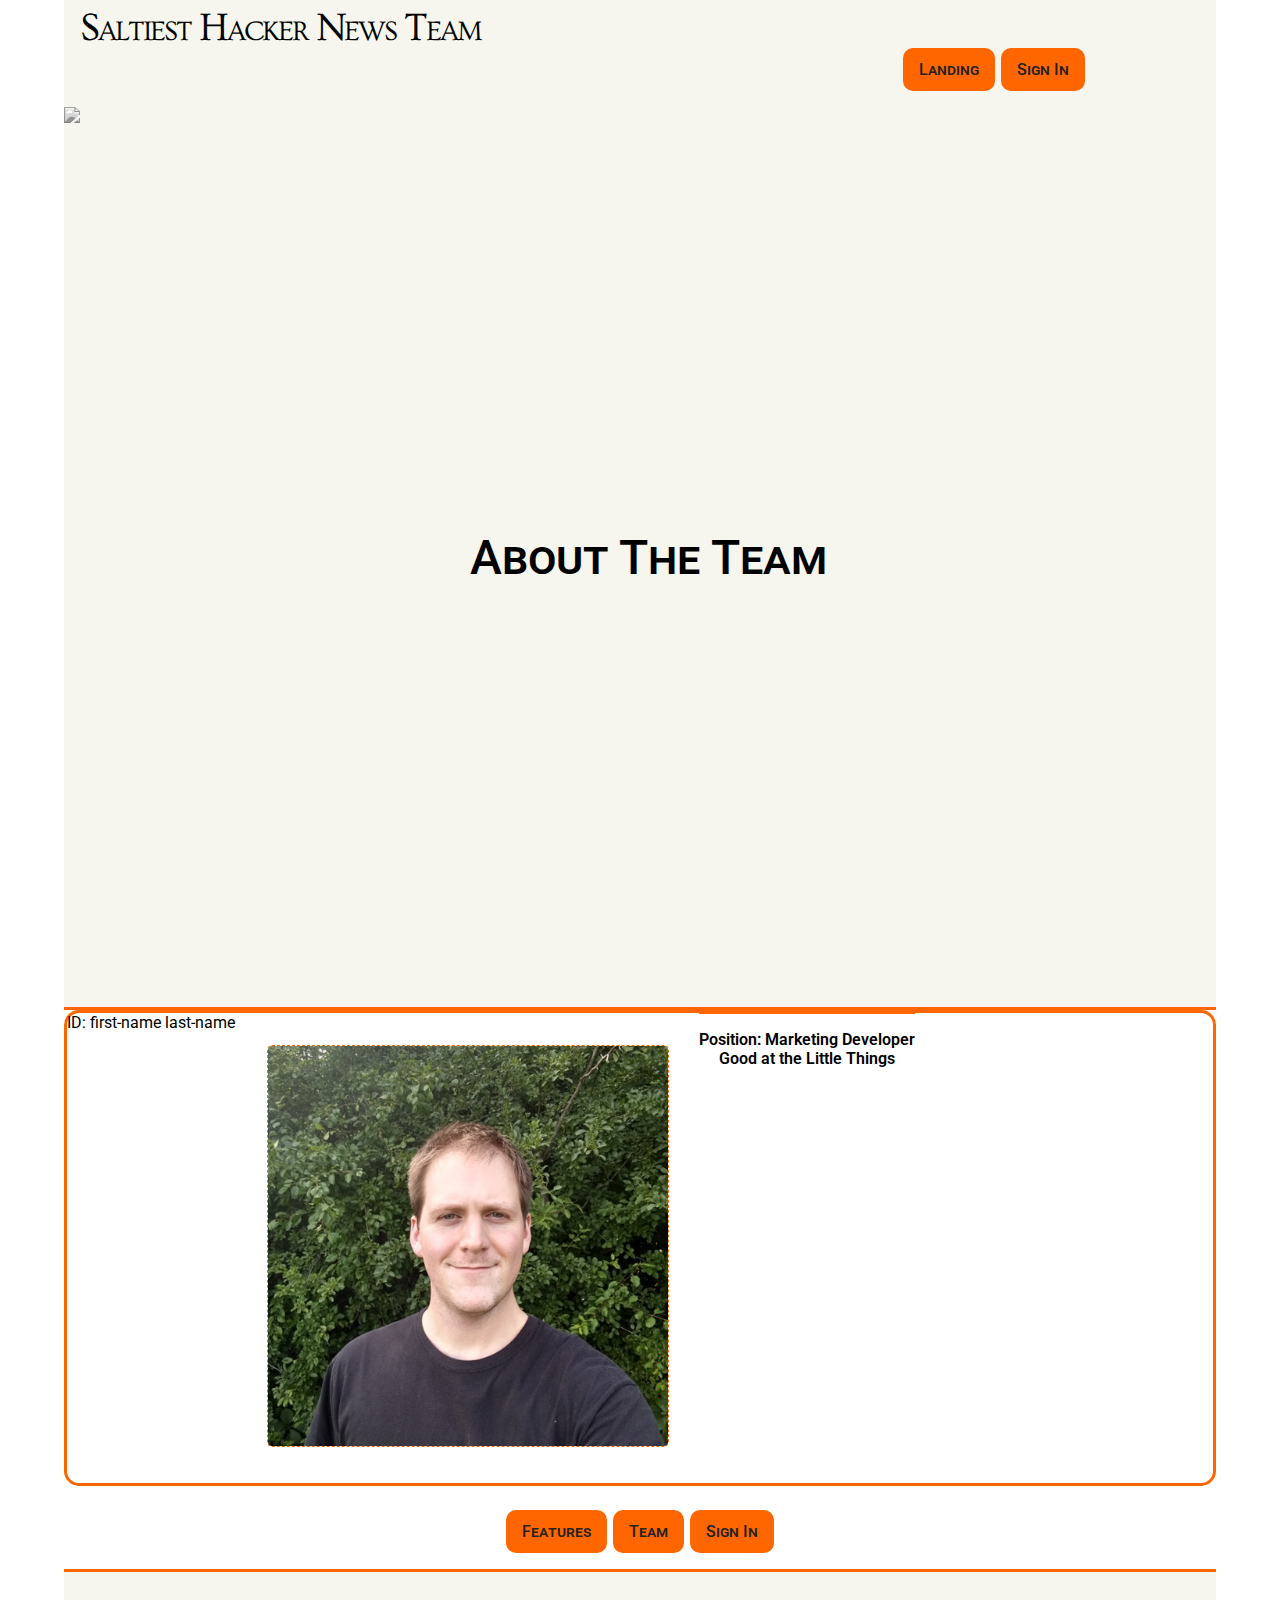
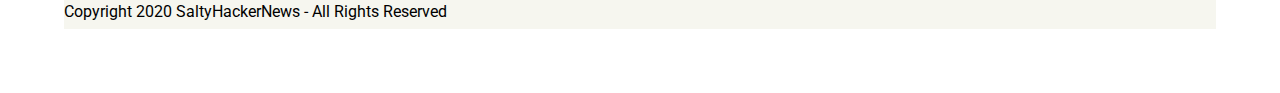
==== about.html @ 2ee73076 "getting about.html setup, added images" ====
<!DOCTYPE html>
<html lang="en">
<head>
  <meta charset="UTF-8">
  <meta name="viewport" content="width=device-width, initial-scale=1.0">
  <link rel="icon" href="favicon.svg">
  <link rel="stylesheet" href="styles.css">
  <link crossorigin="anonymous" href="https://pro.fontawesome.com/releases/v5.14.0/css/all.css" integrity="sha384-VhBcF/php0Z/P5ZxlxaEx1GwqTQVIBu4G4giRWxTKOCjTxsPFETUDdVL5B6vYvOt" rel="stylesheet"> 
  <link href="https://fonts.googleapis.com/css2?family=Ovo&family=Roboto:wght@400;500&display=swap" rel="stylesheet">
  <title>About Us</title>
</head>
<body>
  <div class="container">
    <header id="top">
      <h1>Saltiest Hacker News Team</h1>
      <nav>
        <a href="index.html">Landing</a>
        <a href="https://front-end-xi-tawny.vercel.app/login">Sign In</a>
      </nav>
    </header>
    <section class="main">
      <div class="about-graphic">
        <img src="https://images.unsplash.com/photo-1522071820081-009f0129c71c?ixlib=rb-1.2.1&ixid=eyJhcHBfaWQiOjEyMDd9">
      </div>
      <div class="call-to-action">
        <h3>About The Team</h3>
      </div>
    </section>
    <section id="features" class="features">
      <div class="id-card">
        <h4>ID: first-name last-name</h4>
        <figure>
          <img src="images/trevor.jpg" alt="Headshot">
        </figure>
        <figcaption>
          <p>Position: Marketing Developer</p>
          <p>Good at the Little Things</p>
        </figcaption>
      </div>
    </section>
    <div class="bottom-row">
      <a href="#top" class="return-to-top"><i class="fas fa-angle-up"></i></a>
        <nav>
          <a href="#">Features</a>
          <a href="about.html">Team</a>
          <a href="https://front-end-xi-tawny.vercel.app/login">Sign In</a>
        </nav>
      </div> 
      <footer>
        <p class="copyright">Copyright 2020 SaltyHackerNews - All Rights Reserved</p>
        <p class="social-media">
          <a href="http://github.com" target="_blank"><i class="fa fa-github" aria-hidden="true"></i></a>
          <a href="http://linkedin.com" target="_blank"><i class="fa fa-linkedin" aria-hidden="true"></i></a>
          <a href="http://facebook.com" target="_blank"><i class="fa fa-facebook" aria-hidden="true"></i></a>
          <a href="http://twitter.com" target="_blank"><i class="fa fa-twitter" aria-hidden="true"></i></a>
        </p>
      </footer>
  </div>
</body>
<script src="https://use.fontawesome.com/9f49923ef9.js"></script>
</html>
---- styles.css ----
/* http://meyerweb.com/eric/tools/css/reset/ 
   v2.0 | 20110126
   License: none (public domain)
*/

html, body, div, span, applet, object, iframe,
h1, h2, h3, h4, h5, h6, p, blockquote, pre,
a, abbr, acronym, address, big, cite, code,
del, dfn, em, img, ins, kbd, q, s, samp,
small, strike, strong, sub, sup, tt, var,
b, u, i, center,
dl, dt, dd, ol, ul, li,
fieldset, form, label, legend,
table, caption, tbody, tfoot, thead, tr, th, td,
article, aside, canvas, details, embed, 
figure, figcaption, footer, header, hgroup, 
menu, nav, output, ruby, section, summary,
time, mark, audio, video {
	margin: 0;
	padding: 0;
	border: 0;
	font-size: 100%;
	font: inherit;
  vertical-align: baseline;
  font-family: "Roboto", sans-serif;
  text-align: center;
}
* {
  box-sizing: border-box,
}

/* Color Guide:
#f6f6ef --Pale-Yellow
#ff6600 --Orange
#828282
#000
#222
#5a5a5a
#737373
#888
#9c9c9c
#aeaeae
#bebebe
#cecece
#ddd
#fff
*/

body {
  margin: 0 auto;
  max-width: 2000px;
}


.container {
  margin: 0 5% 5% 5%;
}

header {
  padding: 0 0 0 1rem;
  background-color: #f6f6ef;
  display: flex;
  justify-content: space-between;
  flex-wrap: wrap;

}
/*
header::after {
  content: "";
  background: url('https://images.unsplash.com/photo-1518110925495-5fe2fda0442c');
  opacity: 0.5;
  top: 0;
  left: 0;
  bottom: 0;
  right: 0;
  position: absolute;
  z-index: -1;   
  background-size: contain;
}
*/

h1 {
  font-family: 'Ovo', serif;
  font-variant: small-caps;
  letter-spacing: -.05em;
  margin-top: .3rem;
  font-size: 2.5rem;
}

nav {
  display: flex;
  margin-top: 3rem;
  margin-right: 1rem;
  flex-wrap: nowrap;
  min-width: 300px;
  padding-bottom: 1rem;
}


a {
  color: #222;
  background-color: #ff6600;
  text-decoration: none;
  transition: color;
  font-size: 1em;
  font-weight: 500;
  font-variant: small-caps;
  padding: .75em 1em;
  margin: 0 1%;
  border-radius: 10px;
}

a:hover {
  color: #f6f6ef;
  transition-duration: 500ms;
}
.main {
  display:flex;
  flex-flow: row wrap;
  min-height: 900px;
  flex: 1 1 500px;
  align-items: stretch;
  border-bottom: #f60 .2rem solid;
  background-color: #f6f6ef;
}

.graphic {
  margin: 0 2em;
  display: flex;
  min-width: 40%;
  flex-flow: column;
  justify-content: space-evenly;
  align-items: center;
  background-image: url("https://images.unsplash.com/flagged/photo-1567427015570-335a790e8d76");
  background-attachment: fixed;
  background-position: center;
  background-size: cover;
  filter: grayscale(90%) contrast(150%);
  flex: 1 700px;
}

h2 {
  opacity: 0.6;
  font-size: 4rem;
}
.call-to-action {
  width: 50%;
  display: flex;
  flex-flow: column wrap;
  align-items: center;
  justify-content: center;
  flex: 1 400px;
  min-height: 500px;
}

.main-link {
  font-size: 3rem;
}

h2 {
  font-size: 4rem;
  background-color: white;
  margin: 2rem;
  opacity: .8;
  border-radius: 10px;
}

.list-container {
  background-color: white;
  margin: 2rem;
  opacity: .7;
  border-radius: 10px;
}
ul {
  margin-left: 2em;
  font-size: 2rem;
  border-radius: 10px;
}

li {
  text-align: left;
  padding: 1em .1em;
}

h3 {
  font-size: 3rem;
  font-weight: 500;
  font-variant: small-caps;
  padding: 2rem;
}

.album {
  display: flex;
  flex-flow: row wrap;
  justify-content: space-evenly;
}

figure {
  max-width: 20%;
  min-width: 400px;
  min-height: 300px;
  margin: 2em;
}
figcaption {
  font-weight: 600;
  display: block;
  padding-top: 1em;
  border-top: #F60 .1rem solid;
}
img {
  width: 100%;
  height: auto;
  filter: grayscale(100%);
}
/* about page alteration */
.id-card img {
  filter: none;
  border: dashed #f60 .1em;
  border-radius: 5px;
}
.id-card {
  border: solid #f60 .2em;
  border-radius: 15px;
  display: flex;
}



.album {
  margin-bottom: 4rem;
}


.return-to-top {
  background-color: transparent;
}

.social-media {
  flex: 1 1 200px;
  text-align: right;
}

.social-media i, .return-to-top i {
  font-size: 3rem;
  color: #F60;
  transition: color;
}
.social-media i:hover, .return-to-top i:hover {
  color: #333;
  transition-duration: 500ms;
}

p a {
  background-color: transparent;
  text-align: right;
}

.social-media a {
  background-color: transparent;
}

.social-media a:hover {
  color: #333;
  transition-duration: 500ms;
}

.bottom-row {
  display: flex;
  flex-flow: column; 
  align-items: center;
}

.bottom-row nav {
  display: flex;
  justify-content: center;
  margin: 0;
}

footer {
  background-color: #f6f6ef;
  display: flex;
  flex-wrap: wrap;
  justify-content: space-between;
  border-top: #f60 .2rem solid;
  padding: 0;
  align-items: baseline;
}

.copyright {
  padding: 0;
}

@media(max-width: 600px) {
  .container {
    margin: 0;
  }

  header, footer {
    justify-content: center;
  }
  nav {
    min-width: 0;
    align-content: center;
    flex-wrap: wrap;
    justify-content: center;
  }
  nav a {
    margin: .2em;
  }
  h2 {
    font-size: 1.5rem; 
    padding: 1em;
    margin: 0;
  }
  li {
    font-size: 1rem;
  }
  .graphic {
    margin: 0
  }
  figure {
    max-width: 100%;
    min-width: 100%;
    min-height: 20vh;
    margin-left: 0;
    margin-right: 0;
  }
  .social-media {
    text-align: center;
  }
}
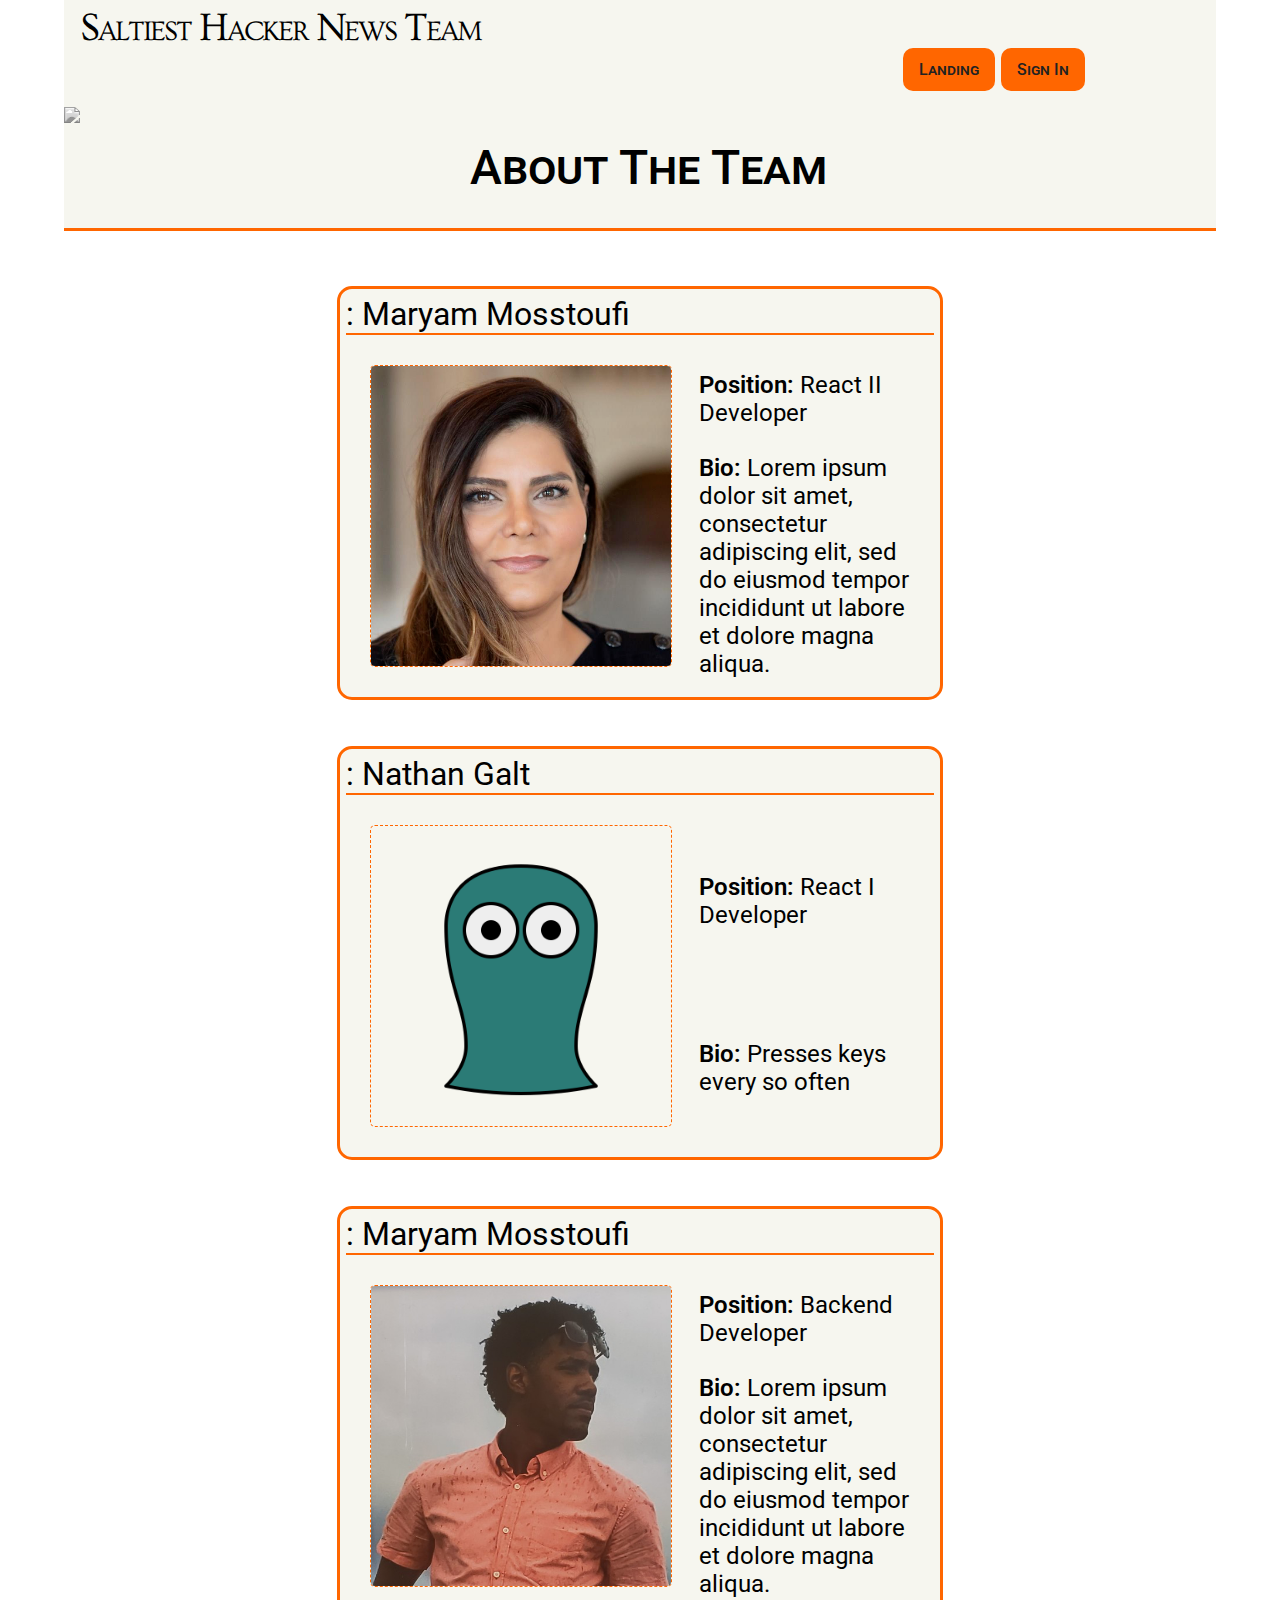
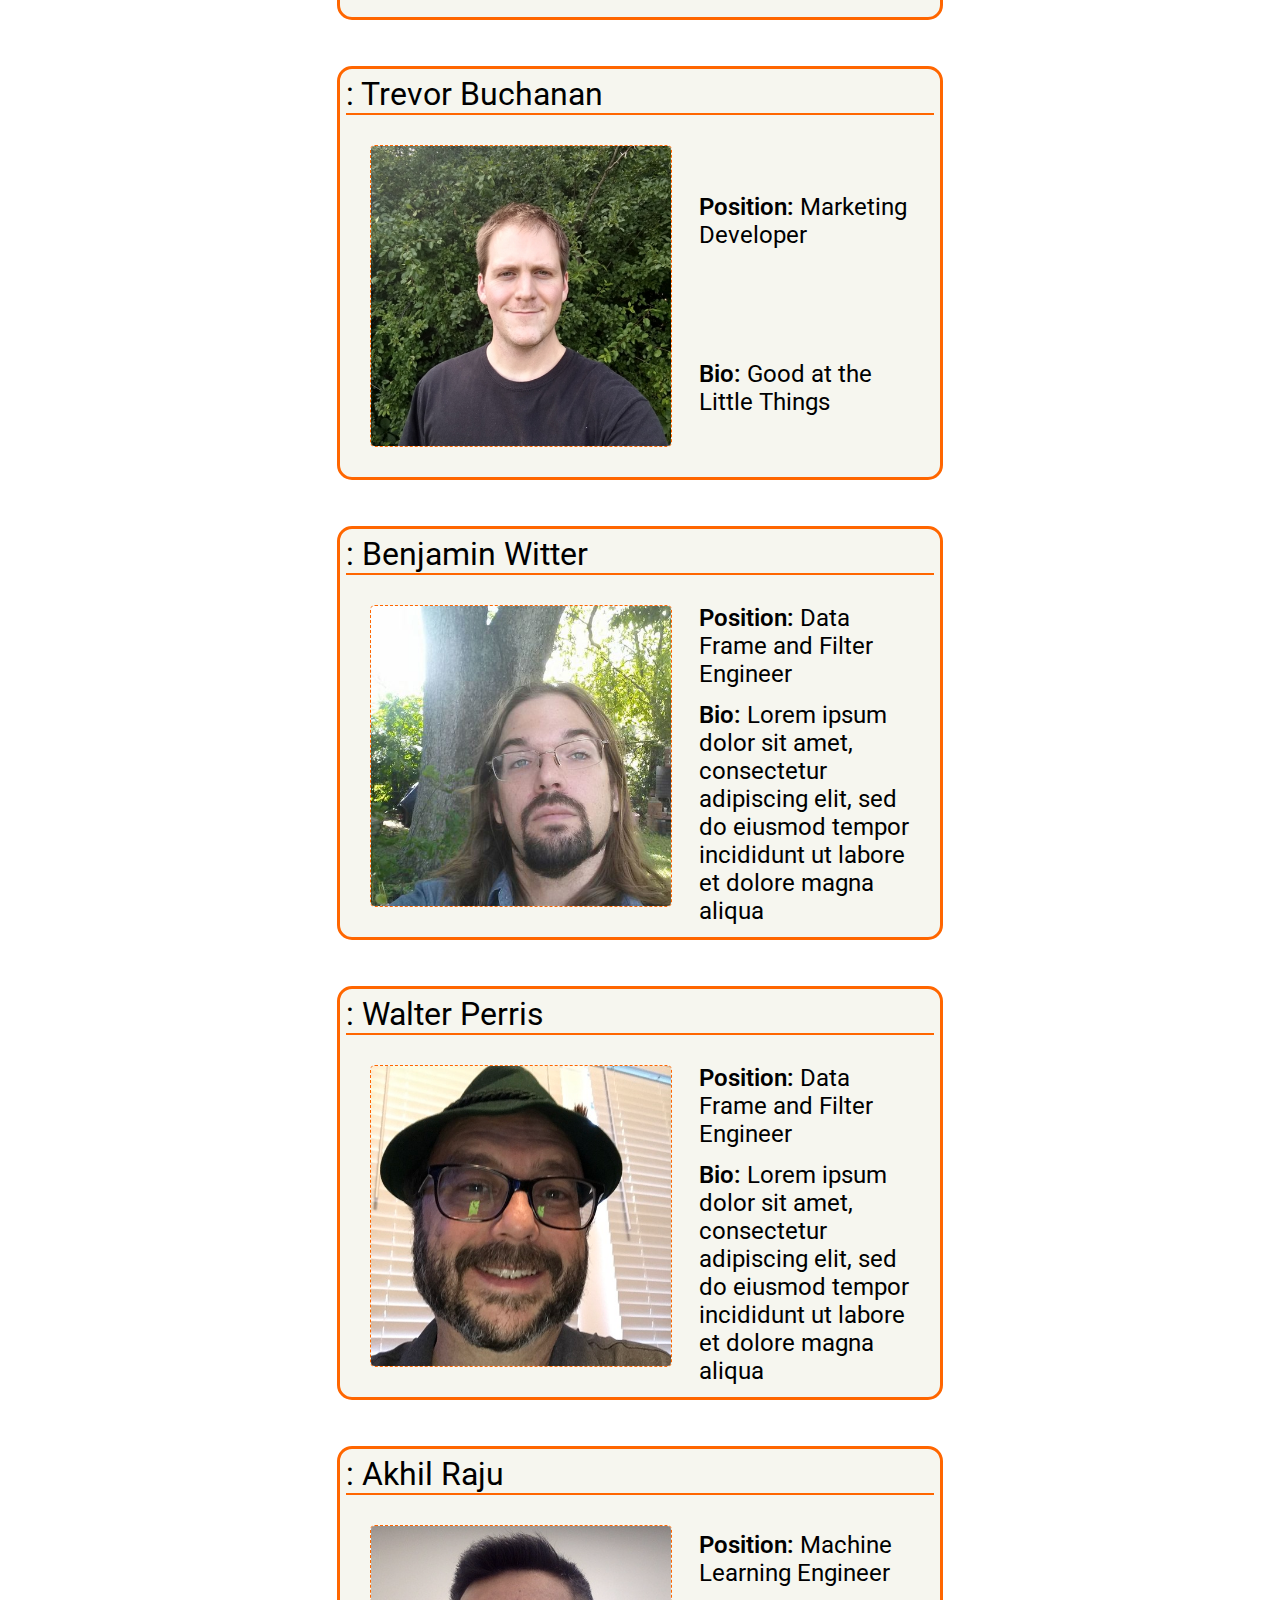
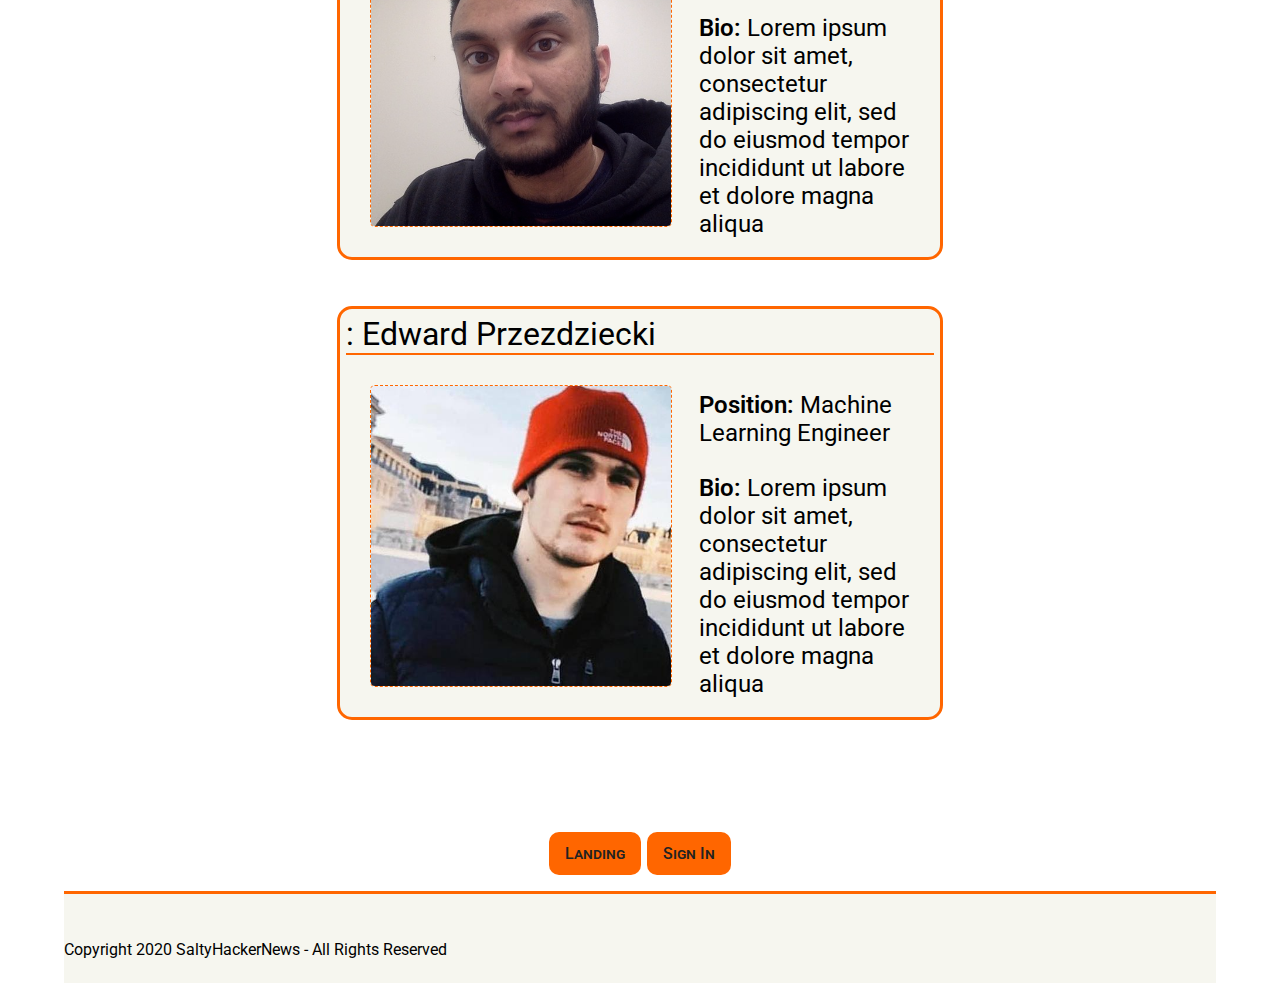
==== commit 93b1cbd6: "added more images and touched up lots of things" ====
--- a/about.html
+++ b/about.html
@@ -18,31 +18,103 @@
         <a href="https://front-end-xi-tawny.vercel.app/login">Sign In</a>
       </nav>
     </header>
-    <section class="main">
+    <section class="main about-main">
       <div class="about-graphic">
         <img src="https://images.unsplash.com/photo-1522071820081-009f0129c71c?ixlib=rb-1.2.1&ixid=eyJhcHBfaWQiOjEyMDd9">
       </div>
-      <div class="call-to-action">
+      <div class="call-to-action about-team-header">
         <h3>About The Team</h3>
       </div>
     </section>
     <section id="features" class="features">
-      <div class="id-card">
-        <h4>ID: first-name last-name</h4>
-        <figure>
-          <img src="images/trevor.jpg" alt="Headshot">
-        </figure>
-        <figcaption>
-          <p>Position: Marketing Developer</p>
-          <p>Good at the Little Things</p>
-        </figcaption>
+      <h2></h2>
+      <div class="album">
+        <div class="id-card">
+          <p><i class="fa fa-id-card" aria-hidden="true"></i> : Maryam Mosstoufi</p>
+          <figure>
+            <img src="images/maryam.png" alt="Headshot">
+            <figcaption>
+              <p class='title'><span class="strong">Position:</span> React II Developer</p>
+              <p class='description'><span class='strong'>Bio:</span> Lorem ipsum dolor sit amet, consectetur adipiscing elit, sed do eiusmod tempor incididunt ut labore et dolore magna aliqua.</p>
+            </figcaption>
+          </figure>
+        </div>
+        <div class="id-card">
+          <p><i class="fa fa-id-card" aria-hidden="true"></i> : Nathan Galt</p>
+          <figure>
+            <img src="images/adiabatic.png" alt="Headshot">
+            <figcaption>
+              <p class='title'><span class="strong">Position:</span> React I Developer</p>
+              <p class='description'><span class='strong'>Bio:</span> Presses keys every so often</p>
+            </figcaption>
+          </figure>
+        </div>
+        <div class="id-card">
+          <p><i class="fa fa-id-card" aria-hidden="true"></i> : Maryam Mosstoufi</p>
+          <figure>
+            <img src="images/nathan.jpg" alt="Headshot">
+            <figcaption>
+              <p class='title'><span class="strong">Position:</span> Backend Developer</p>
+              <p class='description'><span class='strong'>Bio:</span> Lorem ipsum dolor sit amet, consectetur adipiscing elit, sed do eiusmod tempor incididunt ut labore et dolore magna aliqua.</p>
+            </figcaption>
+          </figure>
+        </div>
+        <div class="id-card">
+          <p><i class="fa fa-id-card" aria-hidden="true"></i> : Trevor Buchanan</p>
+          <figure>
+            <img src="images/trevor.jpg" alt="Headshot">
+            <figcaption>
+              <p class='title'><span class="strong">Position:</span> Marketing Developer</p>
+              <p class='description'><span class='strong'>Bio:</span> Good at the Little Things</p>
+            </figcaption>
+          </figure>
+        </div>
+        <div class="id-card">
+          <p><i class="fa fa-id-card" aria-hidden="true"></i> : Benjamin Witter</p>
+          <figure>
+            <img src="images/benjamin.jpg" alt="Headshot">
+            <figcaption>
+              <p class='title'><span class="strong">Position:</span> Data Frame and Filter Engineer</p>
+              <p class='description'><span class='strong'>Bio:</span> Lorem ipsum dolor sit amet, consectetur adipiscing elit, sed do eiusmod tempor incididunt ut labore et dolore magna aliqua</p>
+            </figcaption>
+          </figure>
+        </div>
+        <div class="id-card">
+          <p><i class="fa fa-id-card" aria-hidden="true"></i> : Walter Perris</p>
+          <figure>
+            <img src="images/walt.jpg" alt="Headshot">
+            <figcaption>
+              <p class='title'><span class="strong">Position:</span> Data Frame and Filter Engineer</p>
+              <p class='description'><span class='strong'>Bio:</span> Lorem ipsum dolor sit amet, consectetur adipiscing elit, sed do eiusmod tempor incididunt ut labore et dolore magna aliqua</p>
+            </figcaption>
+          </figure>
+        </div>
+        <div class="id-card">
+          <p><i class="fa fa-id-card" aria-hidden="true"></i> : Akhil Raju</p>
+          <figure>
+            <img src="images/akhil.jpg" alt="Headshot">
+            <figcaption>
+              <p class='title'><span class="strong">Position:</span> Machine Learning Engineer</p>
+              <p class='description'><span class='strong'>Bio:</span> Lorem ipsum dolor sit amet, consectetur adipiscing elit, sed do eiusmod tempor incididunt ut labore et dolore magna aliqua</p>
+            </figcaption>
+          </figure>
+        </div>
+        <div class="id-card">
+          <p><i class="fa fa-id-card" aria-hidden="true"></i> : Edward Przezdziecki</p>
+          <figure>
+            <img src="images/edward.jpg" alt="Headshot">
+            <figcaption>
+              <p class='title'><span class="strong">Position:</span> Machine Learning Engineer</p>
+              <p class='description'><span class='strong'>Bio:</span> Lorem ipsum dolor sit amet, consectetur adipiscing elit, sed do eiusmod tempor incididunt ut labore et dolore magna aliqua</p>
+            </figcaption>
+          </figure>
+        </div>
       </div>
     </section>
     <div class="bottom-row">
       <a href="#top" class="return-to-top"><i class="fas fa-angle-up"></i></a>
         <nav>
-          <a href="#">Features</a>
-          <a href="about.html">Team</a>
+          <a href="index.html">Landing</a>
           <a href="https://front-end-xi-tawny.vercel.app/login">Sign In</a>
         </nav>
       </div> 
--- a/styles.css
+++ b/styles.css
@@ -49,11 +49,12 @@
 body {
   margin: 0 auto;
   max-width: 2000px;
+  padding: 0;
 }
 
 
 .container {
-  margin: 0 5% 5% 5%;
+  margin: 0 5% 0 5%;
 }
 
 header {
@@ -213,18 +214,71 @@
   filter: grayscale(100%);
 }
 /* about page alteration */
+
+.about-team-header {
+  min-height: 4rem;
+}
+.about-main {
+  min-height: 0;
+}
+
+.strong {
+  font-weight: 600;
+}
+
 .id-card img {
+  object-fit: cover;
+  max-width: 20%;
+  min-width: 300px;
+  margin: 4%;
   filter: none;
   border: dashed #f60 .1em;
   border-radius: 5px;
 }
+
+.id-card p {
+  margin: 1% 1%;
+  text-align: left;
+  font-size: 2rem;
+  border-bottom: solid #f60 2px;
+}
+
+.id-card .description, .id-card .title {
+  border: none;
+  font-weight: 400;
+  font-size: 1.5rem;
+  margin-right: 1em;
+}
+
+.id-card figure {
+  width: 100%;
+  max-width: 100%;
+  margin: 1%;
+  padding: 0;
+  display: flex;
+  align-items: stretch;
+}
+
+.id-card figcaption {
+  flex: 1 1;
+  min-height: 200px;
+  border: none;
+  flex: 1 1 200px;
+  display:flex;
+  flex-flow: column wrap;
+  justify-content: space-around;
+}
+
 .id-card {
+  max-width: 30%;
+  min-width: 600px;
   border: solid #f60 .2em;
   border-radius: 15px;
-  display: flex;
-}
-
-
+  background-color: #f6f6ef;
+  margin: 2% 1%;
+}
+
+/*end of about page specifics*/
 
 .album {
   margin-bottom: 4rem;
@@ -238,6 +292,8 @@
 .social-media {
   flex: 1 1 200px;
   text-align: right;
+  margin-top: 1em;
+  margin-bottom: 1em;
 }
 
 .social-media i, .return-to-top i {
@@ -328,4 +384,19 @@
   .social-media {
     text-align: center;
   }
-}
+.id-card {
+    width: 100%;
+    min-width: 270px;
+  }
+.id-card figure {
+  flex-flow: column nowrap;
+}
+.id-card figcaption {
+  flex-flow: column nowrap;
+  min-width: 0;
+  padding-bottom: 2em;
+}
+.id-card img {
+  min-width: 225px;
+}
+}
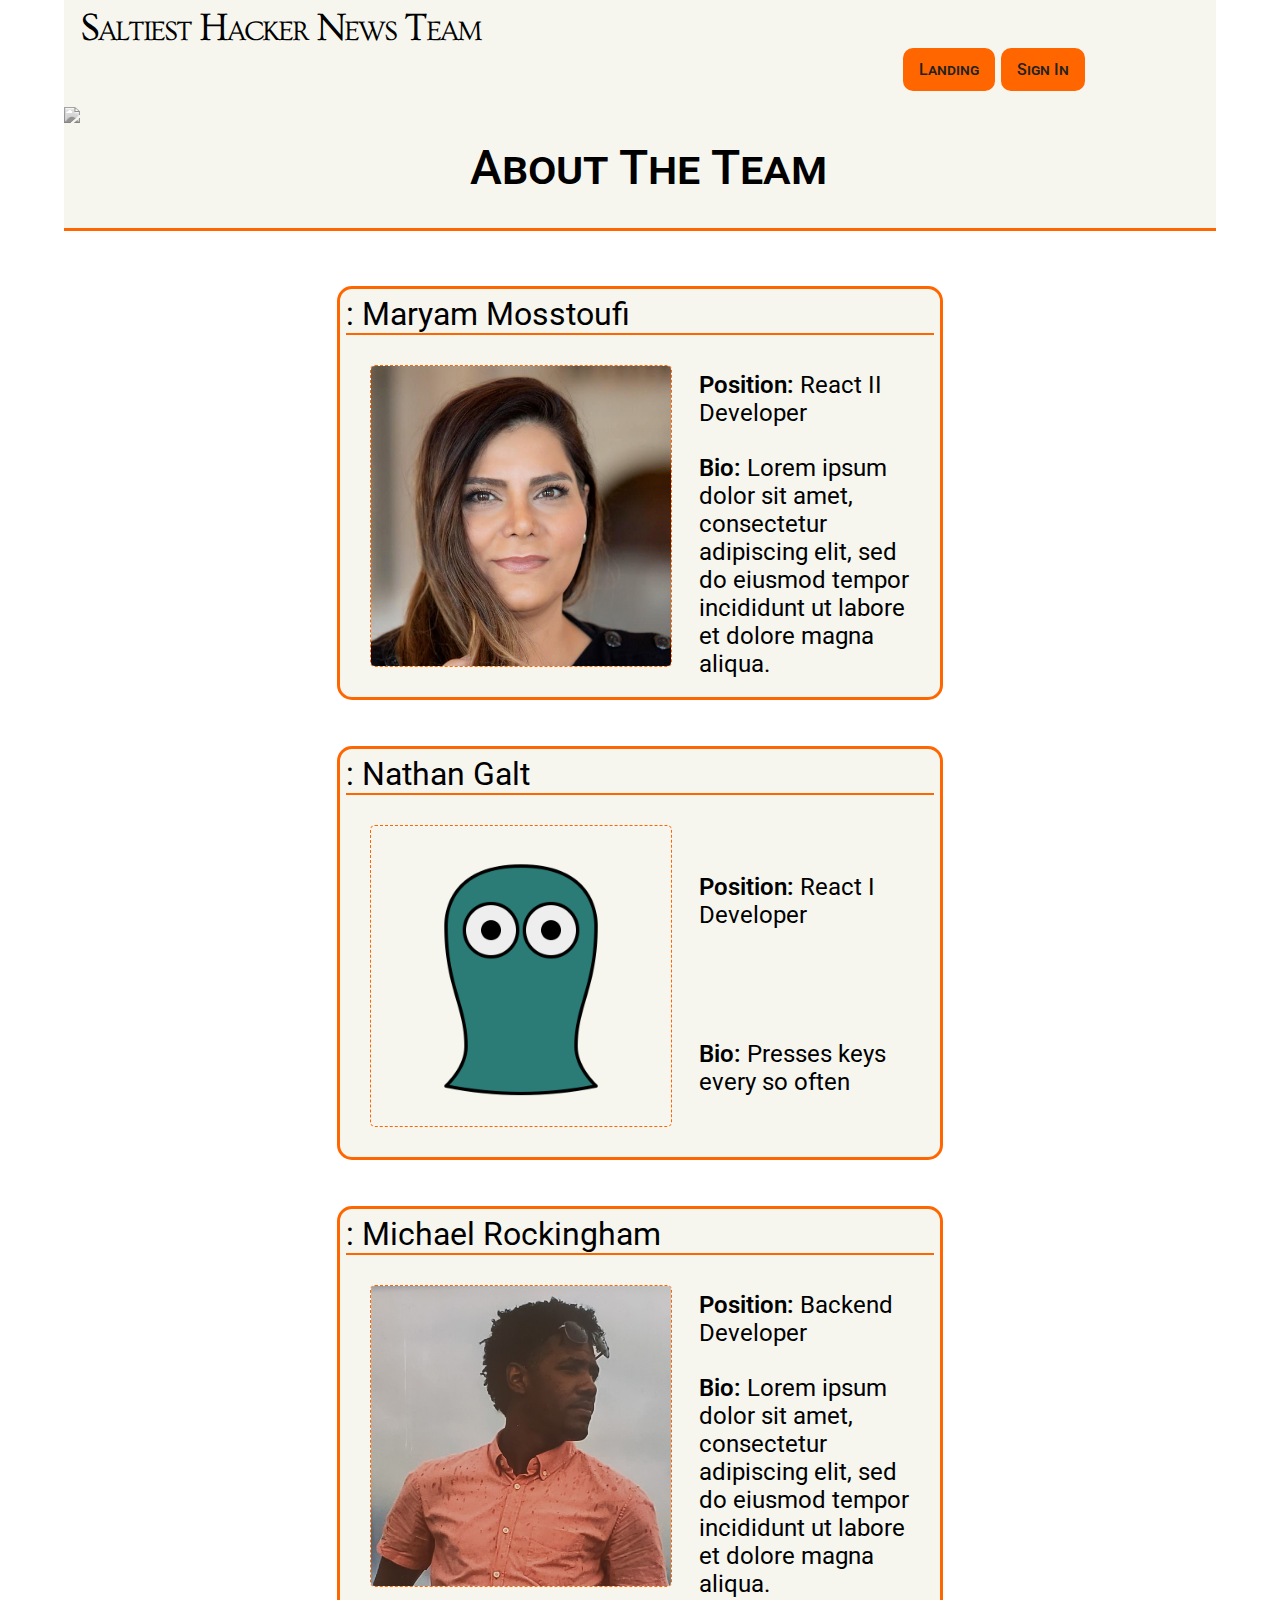
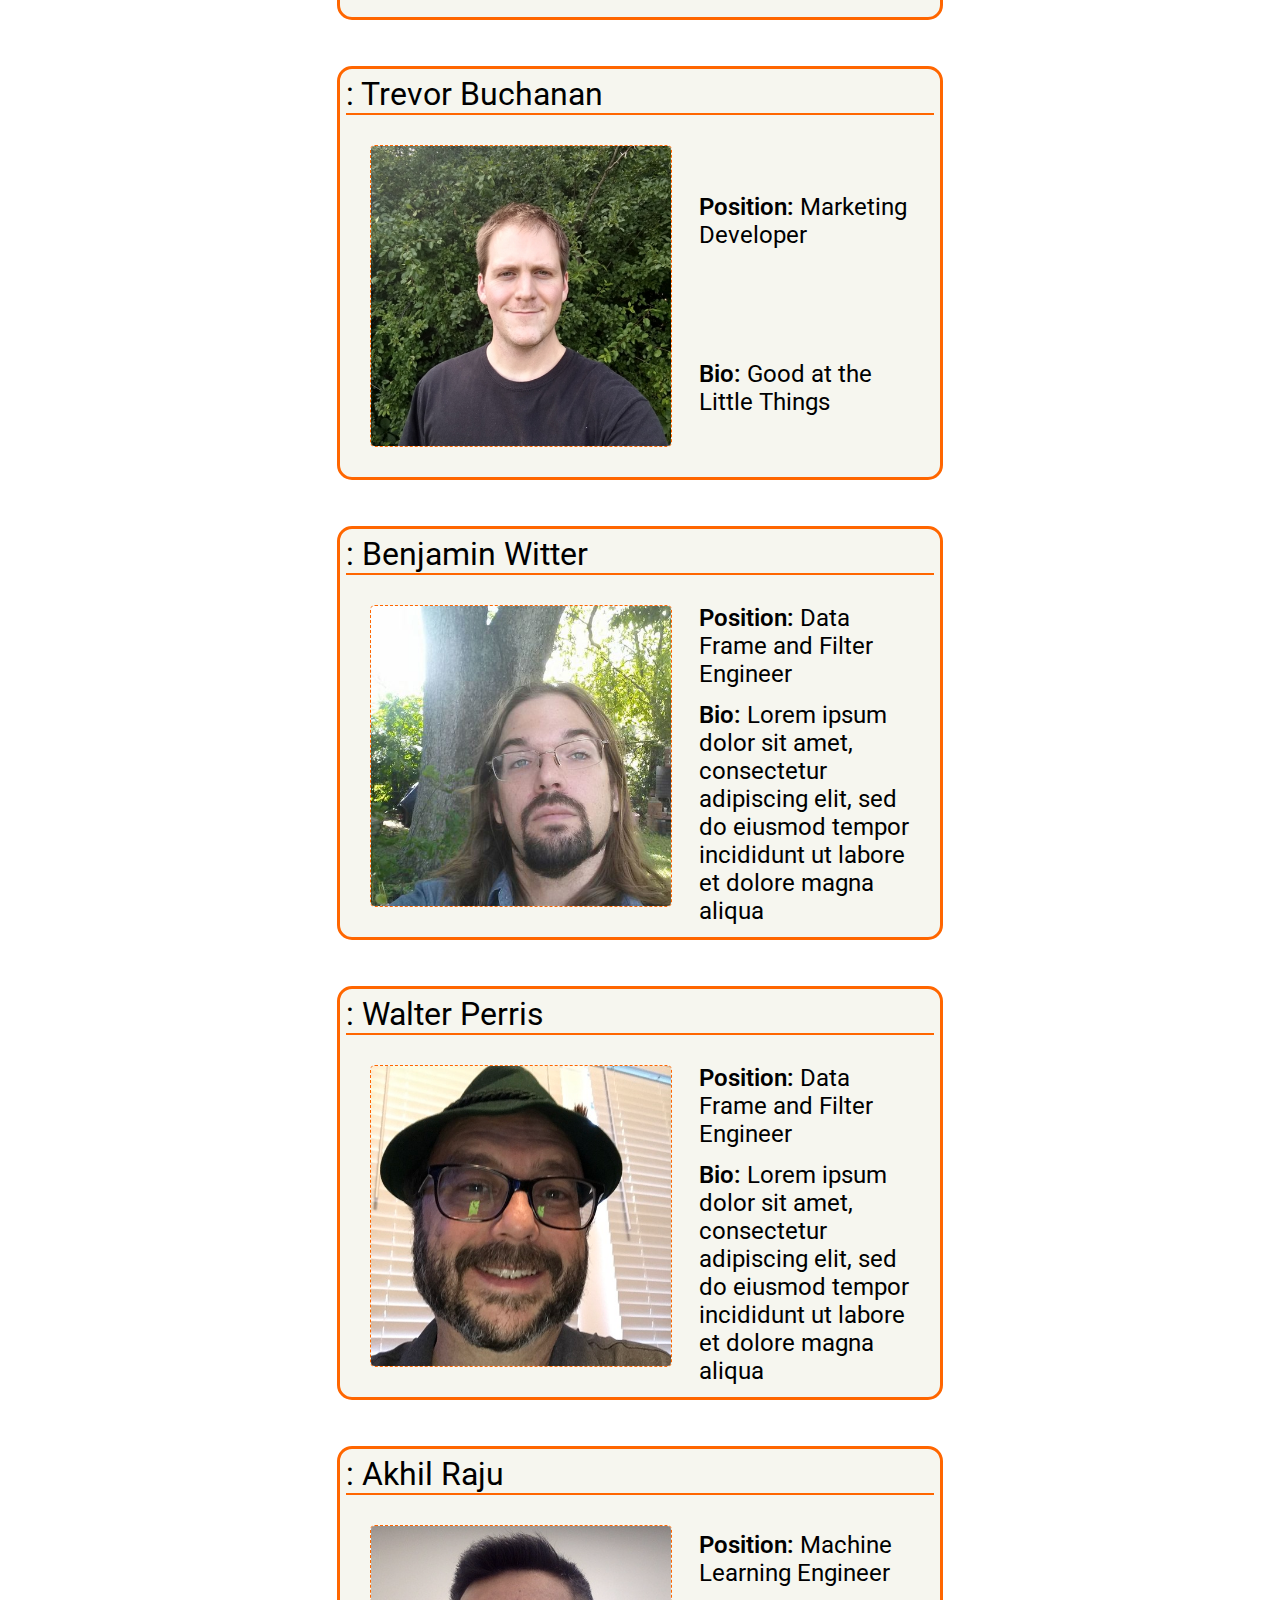
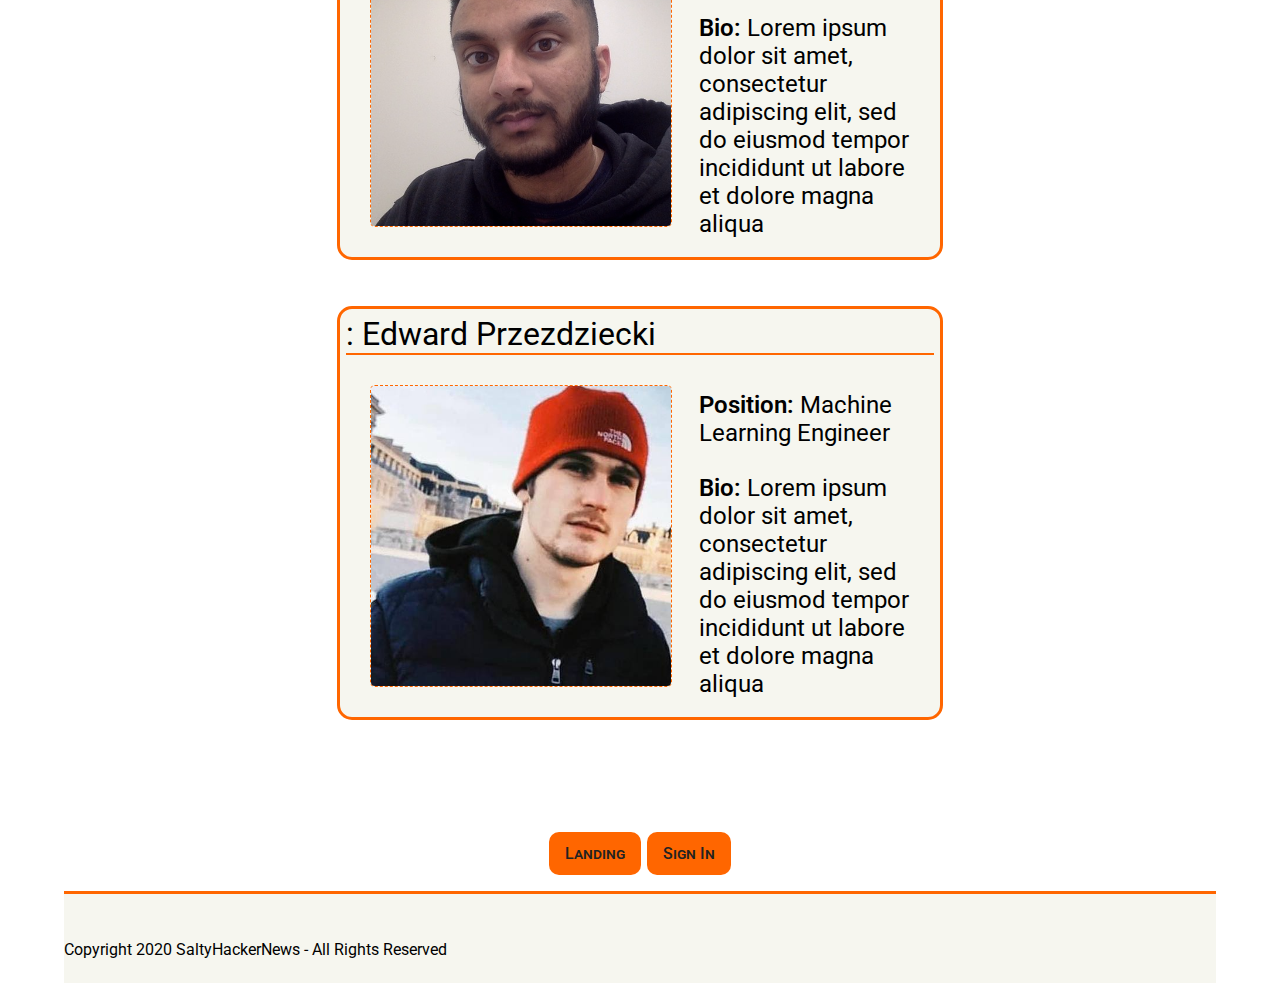
==== commit 27620744: "fixed names and images" ====
--- a/about.html
+++ b/about.html
@@ -50,9 +50,9 @@
           </figure>
         </div>
         <div class="id-card">
-          <p><i class="fa fa-id-card" aria-hidden="true"></i> : Maryam Mosstoufi</p>
+          <p><i class="fa fa-id-card" aria-hidden="true"></i> : Michael Rockingham</p>
           <figure>
-            <img src="images/nathan.jpg" alt="Headshot">
+            <img src="images/michael.jpg" alt="Headshot">
             <figcaption>
               <p class='title'><span class="strong">Position:</span> Backend Developer</p>
               <p class='description'><span class='strong'>Bio:</span> Lorem ipsum dolor sit amet, consectetur adipiscing elit, sed do eiusmod tempor incididunt ut labore et dolore magna aliqua.</p>
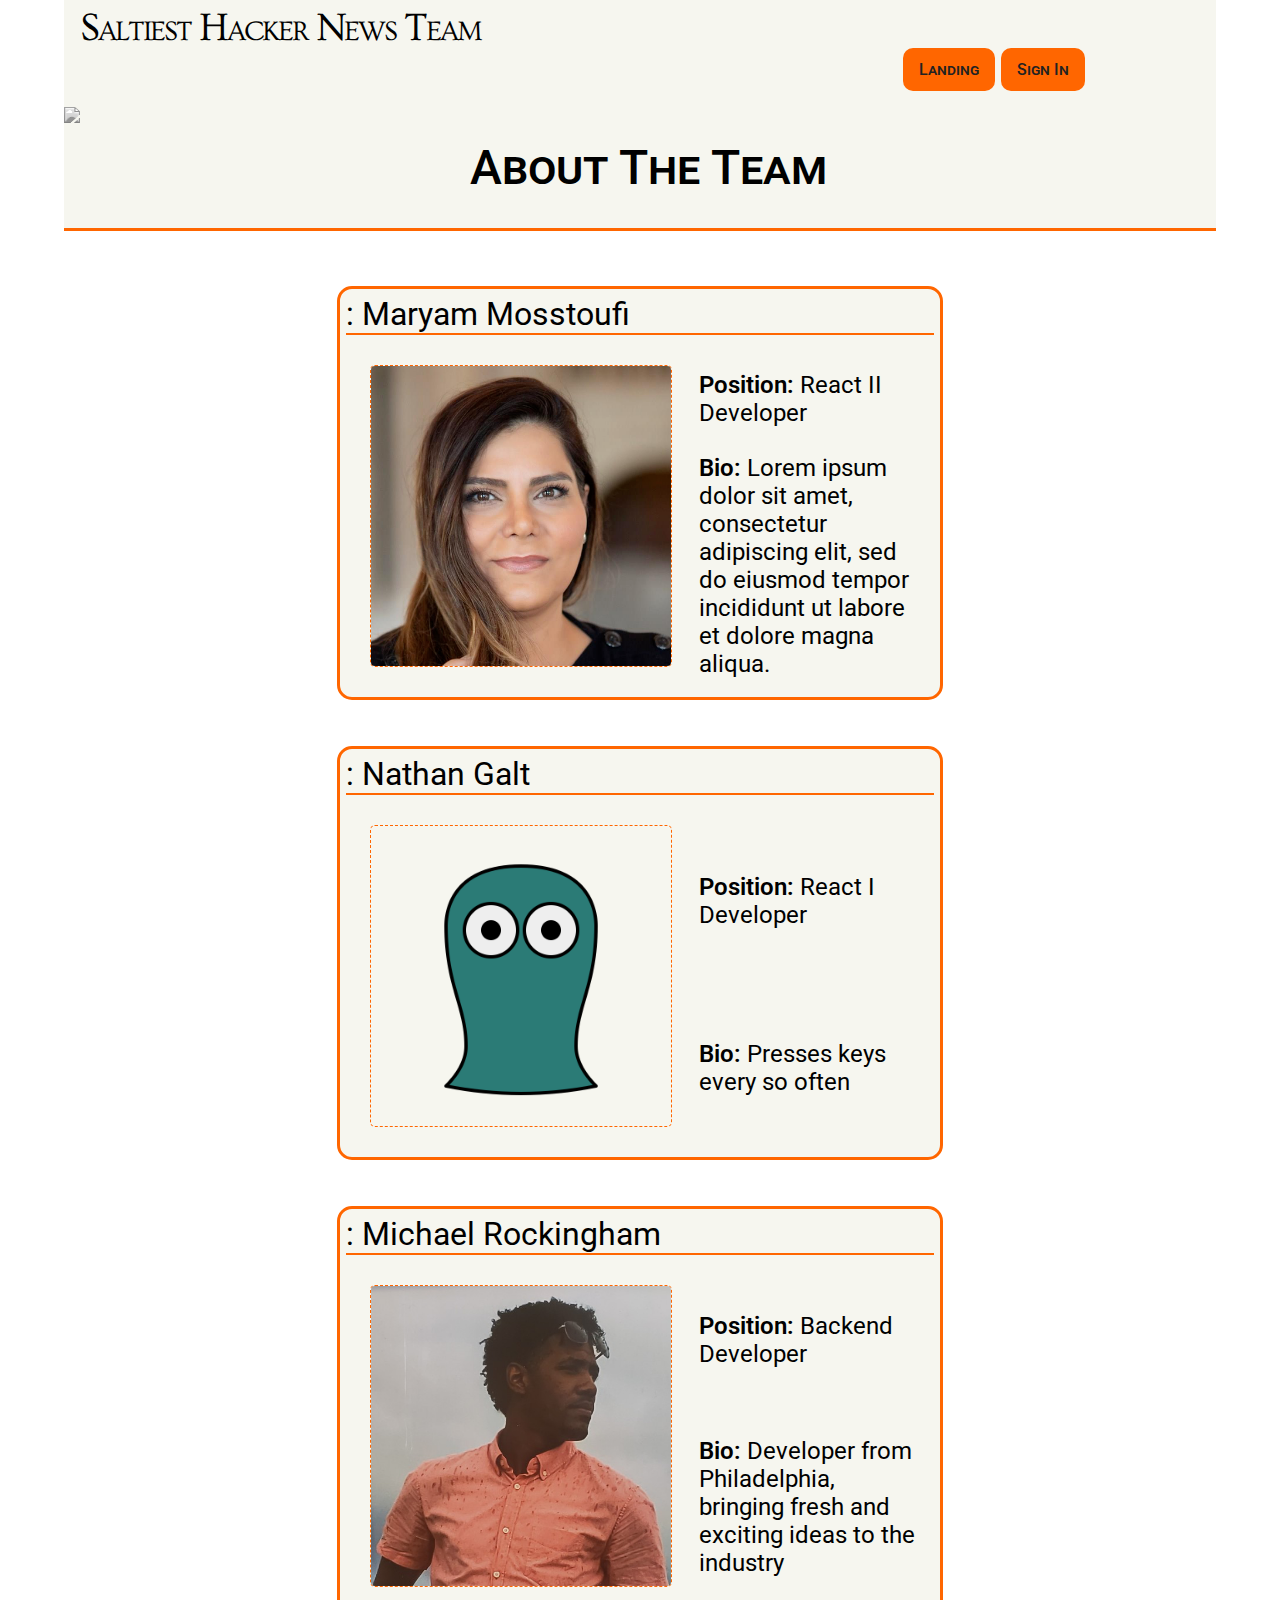
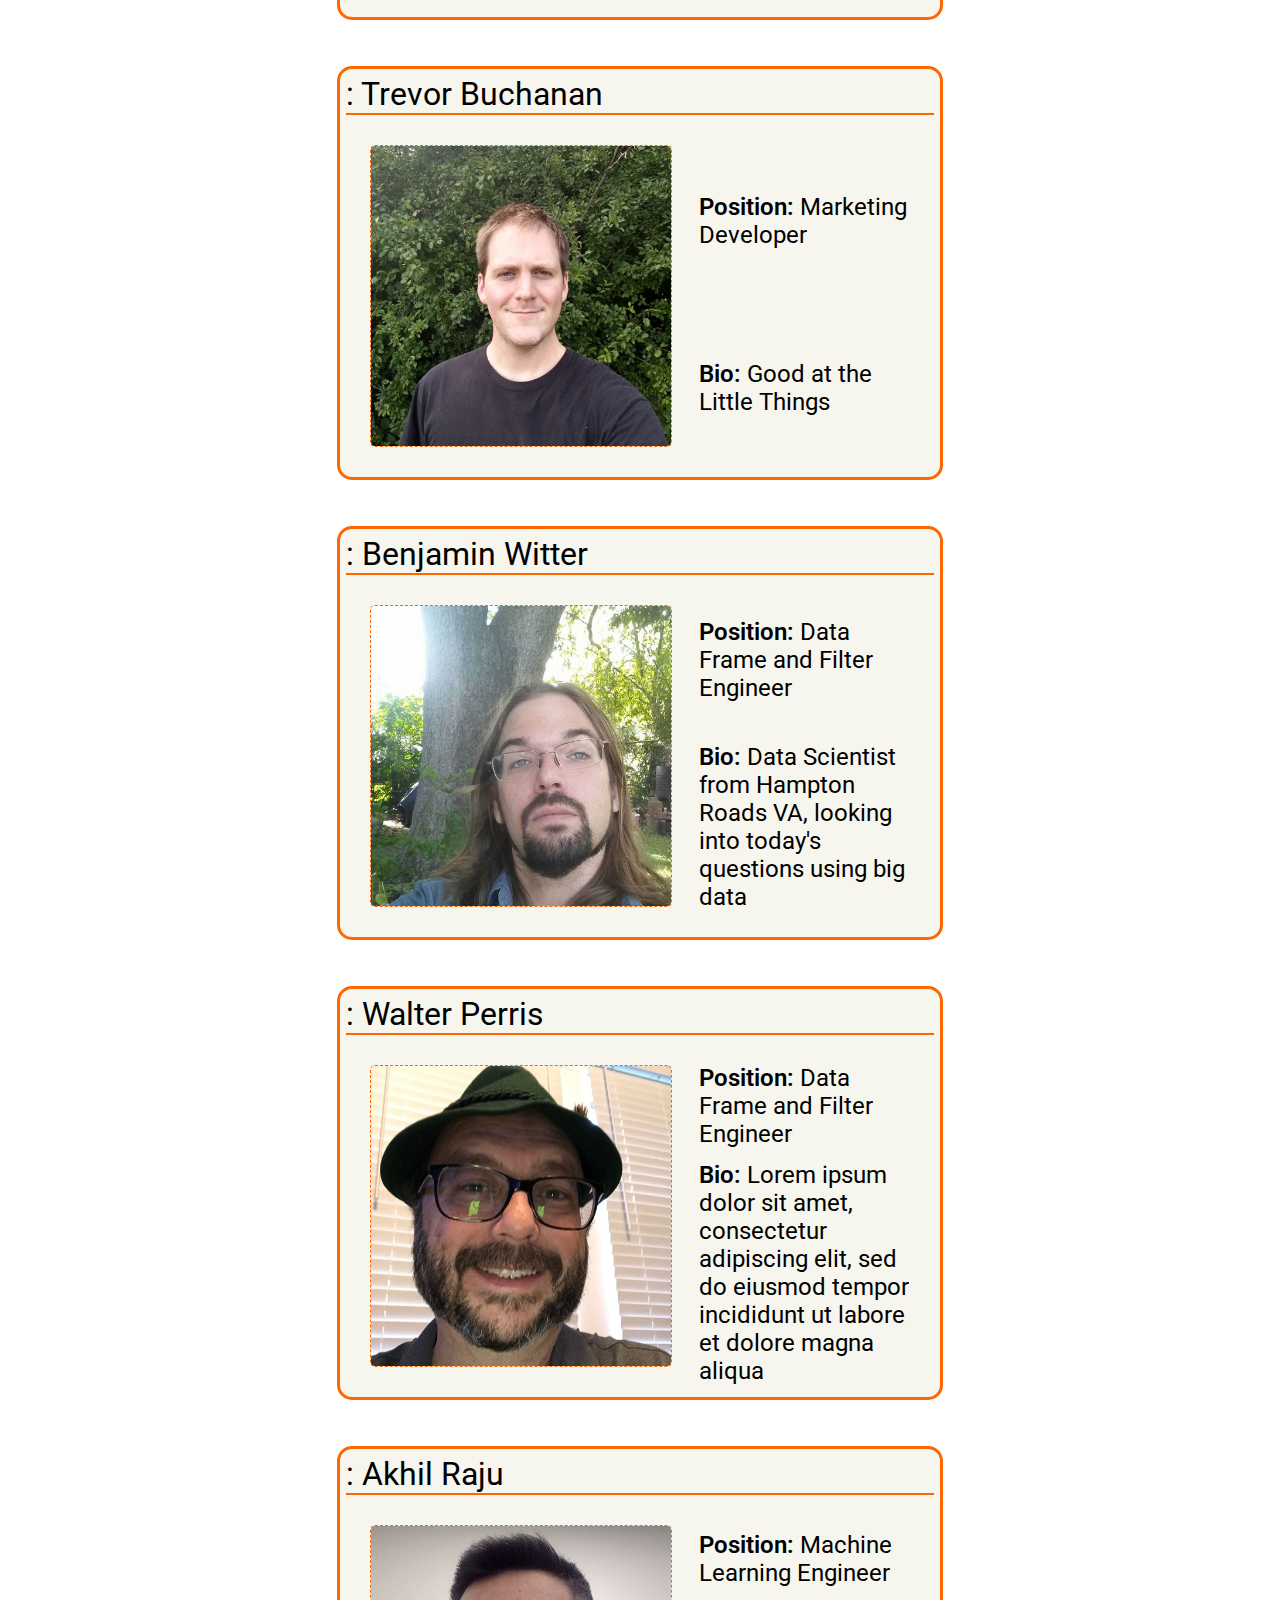
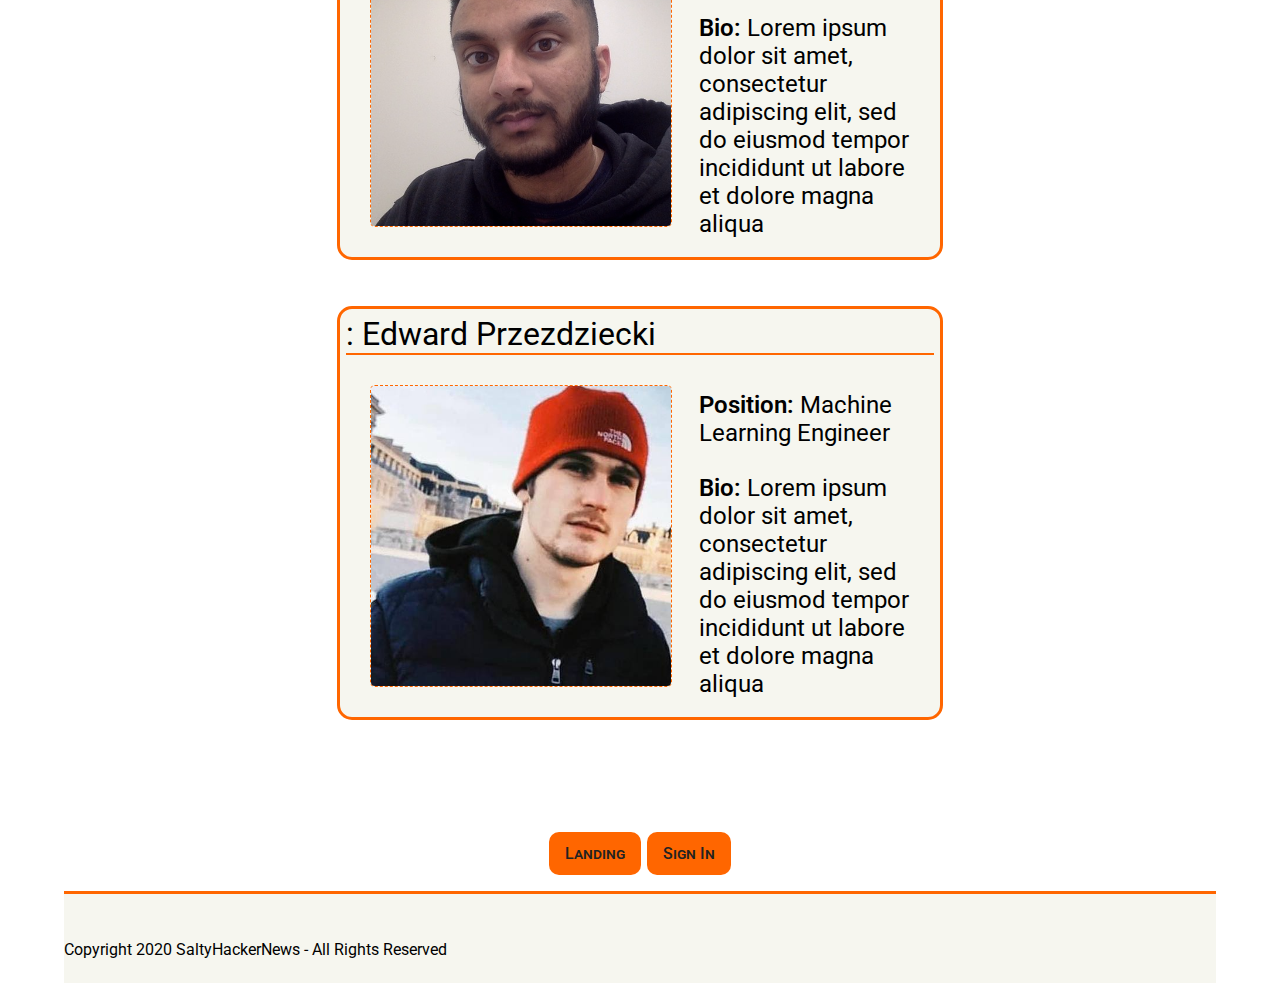
==== commit a9dc5b57: "added two bios" ====
--- a/about.html
+++ b/about.html
@@ -9,7 +9,7 @@
   <link href="https://fonts.googleapis.com/css2?family=Ovo&family=Roboto:wght@400;500&display=swap" rel="stylesheet">
   <title>About Us</title>
 </head>
-<body>
+<body role="document">
   <div class="container">
     <header id="top">
       <h1>Saltiest Hacker News Team</h1>
@@ -32,7 +32,7 @@
         <div class="id-card">
           <p><i class="fa fa-id-card" aria-hidden="true"></i> : Maryam Mosstoufi</p>
           <figure>
-            <img src="images/maryam.png" alt="Headshot">
+            <img src="images/maryam.png" alt="Headshot of Maryam">
             <figcaption>
               <p class='title'><span class="strong">Position:</span> React II Developer</p>
               <p class='description'><span class='strong'>Bio:</span> Lorem ipsum dolor sit amet, consectetur adipiscing elit, sed do eiusmod tempor incididunt ut labore et dolore magna aliqua.</p>
@@ -42,7 +42,7 @@
         <div class="id-card">
           <p><i class="fa fa-id-card" aria-hidden="true"></i> : Nathan Galt</p>
           <figure>
-            <img src="images/adiabatic.png" alt="Headshot">
+            <img src="images/adiabatic.png" alt="Headshot of Nathan">
             <figcaption>
               <p class='title'><span class="strong">Position:</span> React I Developer</p>
               <p class='description'><span class='strong'>Bio:</span> Presses keys every so often</p>
@@ -52,17 +52,17 @@
         <div class="id-card">
           <p><i class="fa fa-id-card" aria-hidden="true"></i> : Michael Rockingham</p>
           <figure>
-            <img src="images/michael.jpg" alt="Headshot">
+            <img src="images/michael.jpg" alt="Headshot of Michael">
             <figcaption>
               <p class='title'><span class="strong">Position:</span> Backend Developer</p>
-              <p class='description'><span class='strong'>Bio:</span> Lorem ipsum dolor sit amet, consectetur adipiscing elit, sed do eiusmod tempor incididunt ut labore et dolore magna aliqua.</p>
+              <p class='description'><span class='strong'>Bio:</span> Developer from Philadelphia, bringing fresh and exciting ideas to the industry</p>
             </figcaption>
           </figure>
         </div>
         <div class="id-card">
           <p><i class="fa fa-id-card" aria-hidden="true"></i> : Trevor Buchanan</p>
           <figure>
-            <img src="images/trevor.jpg" alt="Headshot">
+            <img src="images/trevor.jpg" alt="Headshot of Trevor">
             <figcaption>
               <p class='title'><span class="strong">Position:</span> Marketing Developer</p>
               <p class='description'><span class='strong'>Bio:</span> Good at the Little Things</p>
@@ -72,17 +72,17 @@
         <div class="id-card">
           <p><i class="fa fa-id-card" aria-hidden="true"></i> : Benjamin Witter</p>
           <figure>
-            <img src="images/benjamin.jpg" alt="Headshot">
+            <img src="images/benjamin.jpg" alt="Headshot of Benjamin">
             <figcaption>
               <p class='title'><span class="strong">Position:</span> Data Frame and Filter Engineer</p>
-              <p class='description'><span class='strong'>Bio:</span> Lorem ipsum dolor sit amet, consectetur adipiscing elit, sed do eiusmod tempor incididunt ut labore et dolore magna aliqua</p>
+              <p class='description'><span class='strong'>Bio:</span> Data Scientist from Hampton Roads VA, looking into today's questions using big data</p>
             </figcaption>
           </figure>
         </div>
         <div class="id-card">
           <p><i class="fa fa-id-card" aria-hidden="true"></i> : Walter Perris</p>
           <figure>
-            <img src="images/walt.jpg" alt="Headshot">
+            <img src="images/walt.jpg" alt="Headshot of Walt">
             <figcaption>
               <p class='title'><span class="strong">Position:</span> Data Frame and Filter Engineer</p>
               <p class='description'><span class='strong'>Bio:</span> Lorem ipsum dolor sit amet, consectetur adipiscing elit, sed do eiusmod tempor incididunt ut labore et dolore magna aliqua</p>
@@ -92,7 +92,7 @@
         <div class="id-card">
           <p><i class="fa fa-id-card" aria-hidden="true"></i> : Akhil Raju</p>
           <figure>
-            <img src="images/akhil.jpg" alt="Headshot">
+            <img src="images/akhil.jpg" alt="Headshot of Akhil">
             <figcaption>
               <p class='title'><span class="strong">Position:</span> Machine Learning Engineer</p>
               <p class='description'><span class='strong'>Bio:</span> Lorem ipsum dolor sit amet, consectetur adipiscing elit, sed do eiusmod tempor incididunt ut labore et dolore magna aliqua</p>
@@ -102,7 +102,7 @@
         <div class="id-card">
           <p><i class="fa fa-id-card" aria-hidden="true"></i> : Edward Przezdziecki</p>
           <figure>
-            <img src="images/edward.jpg" alt="Headshot">
+            <img src="images/edward.jpg" alt="Headshot of Edward">
             <figcaption>
               <p class='title'><span class="strong">Position:</span> Machine Learning Engineer</p>
               <p class='description'><span class='strong'>Bio:</span> Lorem ipsum dolor sit amet, consectetur adipiscing elit, sed do eiusmod tempor incididunt ut labore et dolore magna aliqua</p>
--- a/styles.css
+++ b/styles.css
@@ -87,7 +87,6 @@
   margin-top: .3rem;
   font-size: 2.5rem;
 }
-
 nav {
   display: flex;
   margin-top: 3rem;
@@ -96,8 +95,6 @@
   min-width: 300px;
   padding-bottom: 1rem;
 }
-
-
 a {
   color: #222;
   background-color: #ff6600;
@@ -110,7 +107,6 @@
   margin: 0 1%;
   border-radius: 10px;
 }
-
 a:hover {
   color: #f6f6ef;
   transition-duration: 500ms;
@@ -124,7 +120,6 @@
   border-bottom: #f60 .2rem solid;
   background-color: #f6f6ef;
 }
-
 .graphic {
   margin: 0 2em;
   display: flex;
@@ -132,18 +127,13 @@
   flex-flow: column;
   justify-content: space-evenly;
   align-items: center;
-  background-image: url("https://images.unsplash.com/flagged/photo-1567427015570-335a790e8d76");
+  background-image: url("https://images.unsplash.com/flagged/photo-1567427015570-335a790e8d76?ixlib=rb-1.2.1&ixid=eyJhcHBfaWQiOjEyMDd9&w=1500");
   background-attachment: fixed;
   background-position: center;
   background-size: cover;
   filter: grayscale(90%) contrast(150%);
   flex: 1 700px;
 }
-
-h2 {
-  opacity: 0.6;
-  font-size: 4rem;
-}
 .call-to-action {
   width: 50%;
   display: flex;
@@ -153,11 +143,9 @@
   flex: 1 400px;
   min-height: 500px;
 }
-
 .main-link {
   font-size: 3rem;
 }
-
 h2 {
   font-size: 4rem;
   background-color: white;
@@ -165,7 +153,12 @@
   opacity: .8;
   border-radius: 10px;
 }
-
+h3 {
+  font-size: 3rem;
+  font-weight: 500;
+  font-variant: small-caps;
+  padding: 2rem;
+}
 .list-container {
   background-color: white;
   margin: 2rem;
@@ -177,25 +170,15 @@
   font-size: 2rem;
   border-radius: 10px;
 }
-
 li {
   text-align: left;
   padding: 1em .1em;
 }
-
-h3 {
-  font-size: 3rem;
-  font-weight: 500;
-  font-variant: small-caps;
-  padding: 2rem;
-}
-
 .album {
   display: flex;
   flex-flow: row wrap;
   justify-content: space-evenly;
 }
-
 figure {
   max-width: 20%;
   min-width: 400px;
@@ -213,8 +196,9 @@
   height: auto;
   filter: grayscale(100%);
 }
+/*************************/
 /* about page alteration */
-
+/*************************/
 .about-team-header {
   min-height: 4rem;
 }
@@ -235,21 +219,18 @@
   border: dashed #f60 .1em;
   border-radius: 5px;
 }
-
 .id-card p {
   margin: 1% 1%;
   text-align: left;
   font-size: 2rem;
   border-bottom: solid #f60 2px;
 }
-
 .id-card .description, .id-card .title {
   border: none;
   font-weight: 400;
   font-size: 1.5rem;
   margin-right: 1em;
 }
-
 .id-card figure {
   width: 100%;
   max-width: 100%;
@@ -258,7 +239,6 @@
   display: flex;
   align-items: stretch;
 }
-
 .id-card figcaption {
   flex: 1 1;
   min-height: 200px;
@@ -268,7 +248,6 @@
   flex-flow: column wrap;
   justify-content: space-around;
 }
-
 .id-card {
   max-width: 30%;
   min-width: 600px;
@@ -283,19 +262,15 @@
 .album {
   margin-bottom: 4rem;
 }
-
-
 .return-to-top {
   background-color: transparent;
 }
-
 .social-media {
   flex: 1 1 200px;
   text-align: right;
   margin-top: 1em;
   margin-bottom: 1em;
 }
-
 .social-media i, .return-to-top i {
   font-size: 3rem;
   color: #F60;
@@ -305,33 +280,27 @@
   color: #333;
   transition-duration: 500ms;
 }
-
 p a {
   background-color: transparent;
   text-align: right;
 }
-
 .social-media a {
   background-color: transparent;
 }
-
 .social-media a:hover {
   color: #333;
   transition-duration: 500ms;
 }
-
 .bottom-row {
   display: flex;
   flex-flow: column; 
   align-items: center;
 }
-
 .bottom-row nav {
   display: flex;
   justify-content: center;
   margin: 0;
 }
-
 footer {
   background-color: #f6f6ef;
   display: flex;
@@ -341,10 +310,11 @@
   padding: 0;
   align-items: baseline;
 }
-
 .copyright {
   padding: 0;
 }
+
+
 
 @media(max-width: 600px) {
   .container {
@@ -384,19 +354,20 @@
   .social-media {
     text-align: center;
   }
-.id-card {
-    width: 100%;
-    min-width: 270px;
-  }
-.id-card figure {
-  flex-flow: column nowrap;
-}
-.id-card figcaption {
-  flex-flow: column nowrap;
-  min-width: 0;
-  padding-bottom: 2em;
-}
-.id-card img {
-  min-width: 225px;
-}
-}
+/*low width about page specifics*/
+  .id-card {
+      width: 100%;
+      min-width: 270px;
+    }
+  .id-card figure {
+    flex-flow: column nowrap;
+  }
+  .id-card figcaption {
+    flex-flow: column nowrap;
+    min-width: 0;
+    padding-bottom: 2em;
+  }
+  .id-card img {
+    min-width: 225px;
+  }
+}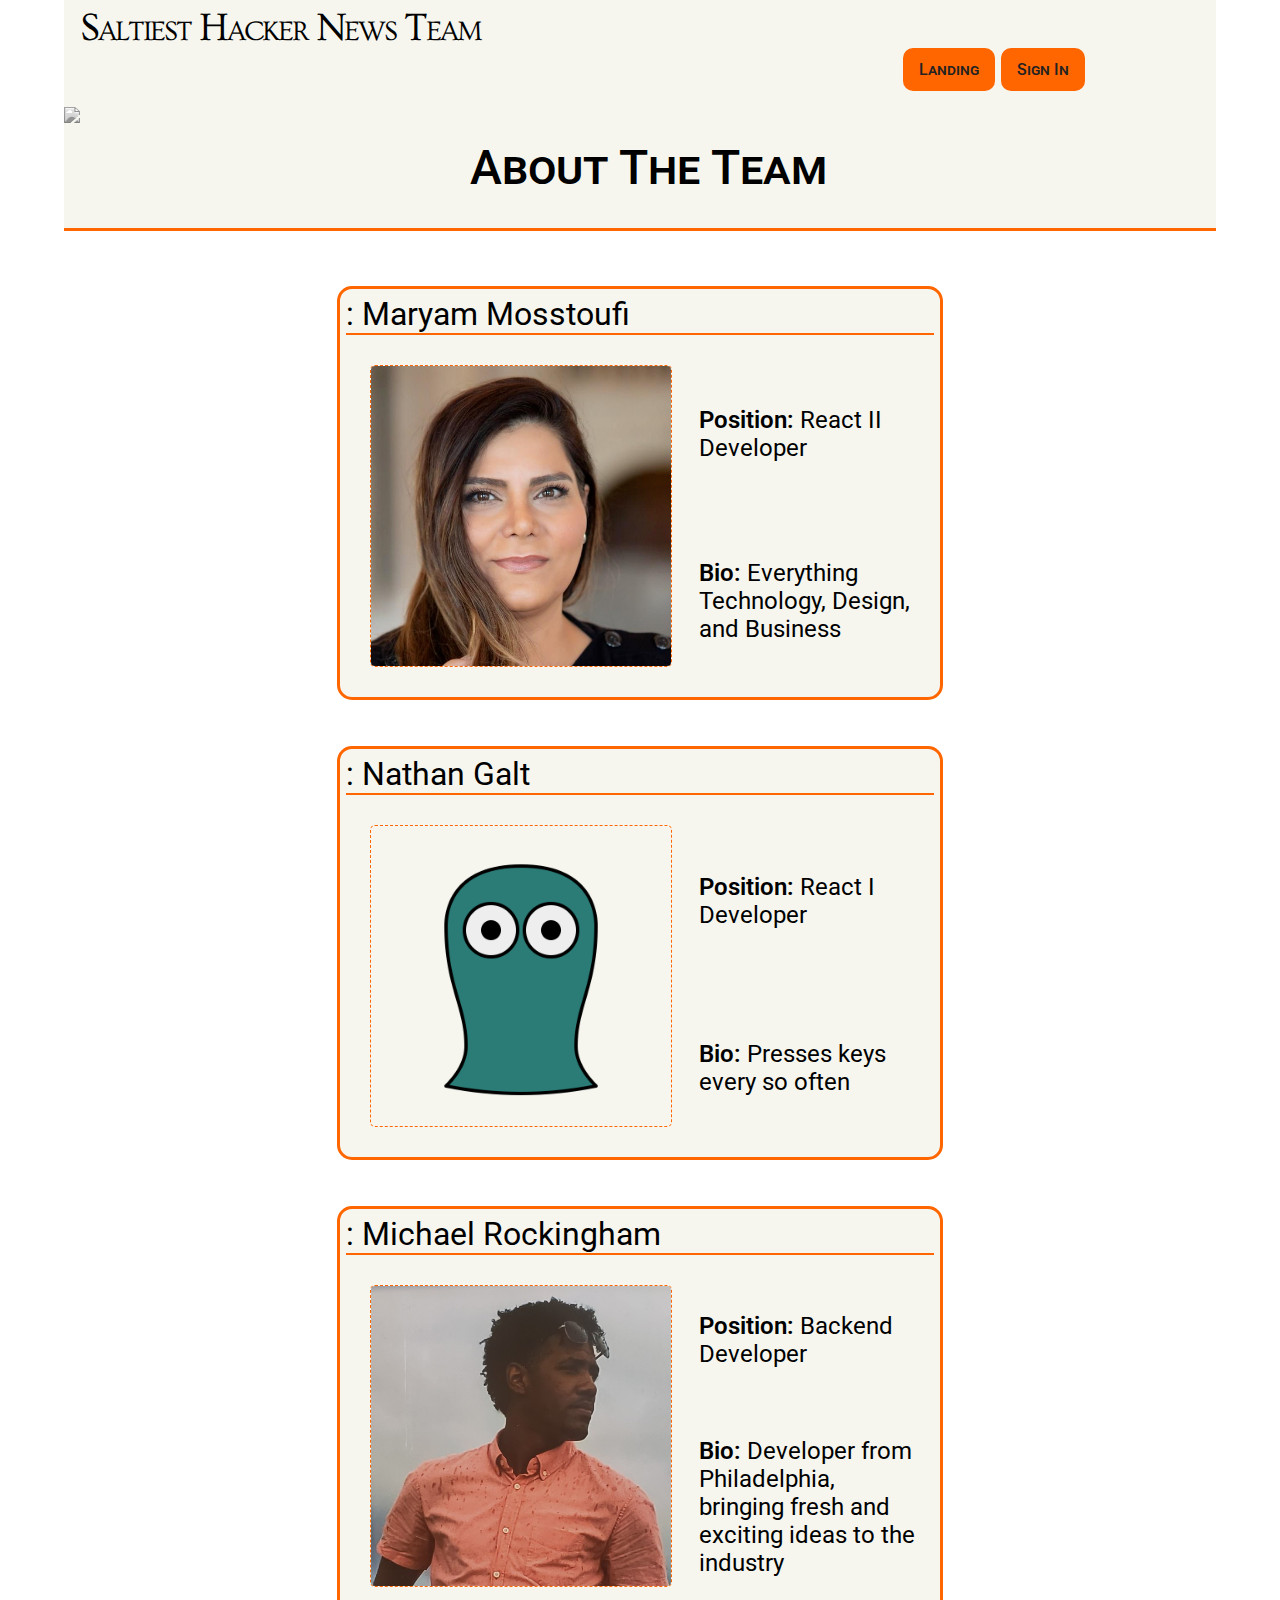
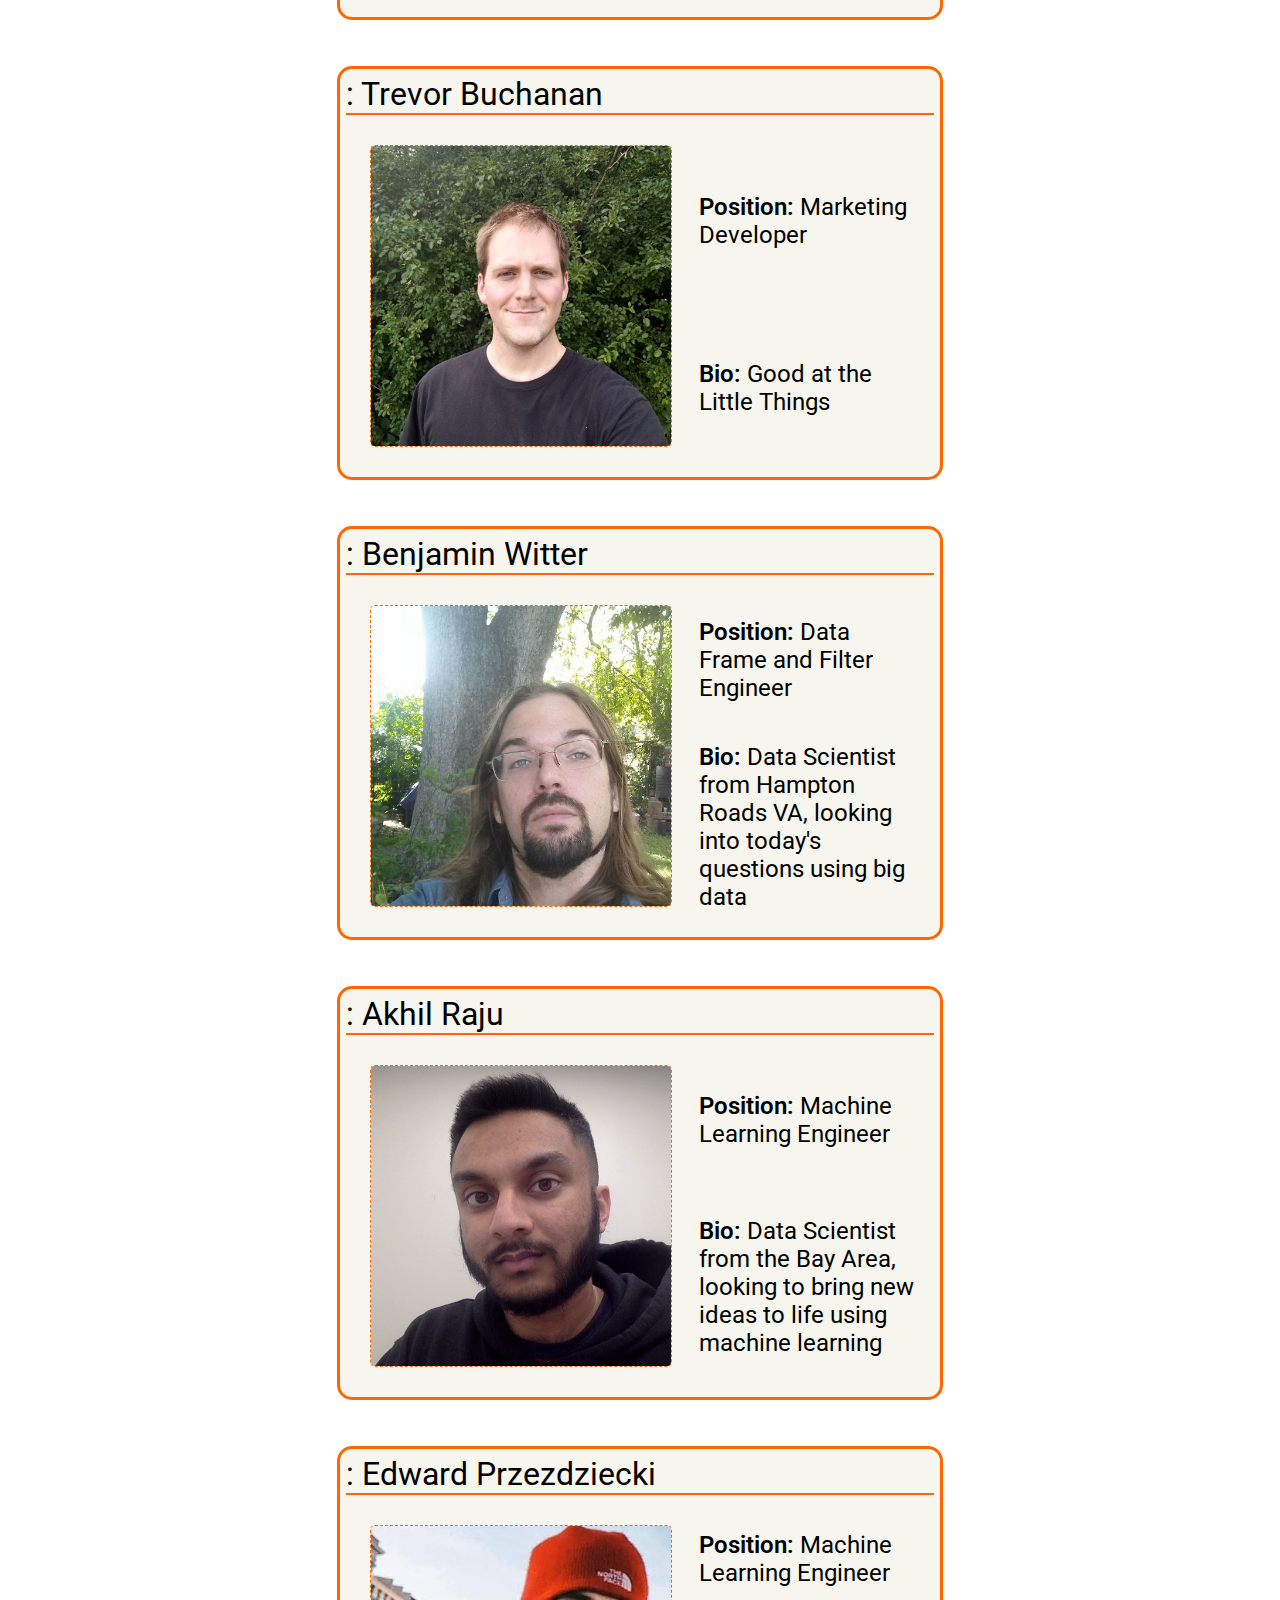
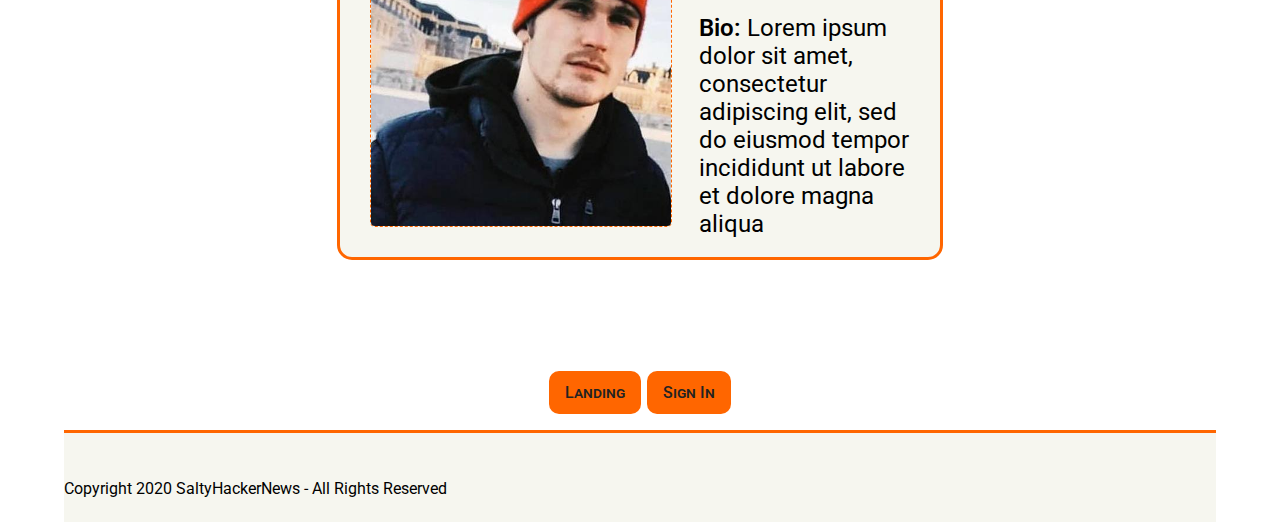
==== commit a283b055: "more bios, removed walt's, thursday and his git invite is still pending" ====
--- a/about.html
+++ b/about.html
@@ -35,7 +35,7 @@
             <img src="images/maryam.png" alt="Headshot of Maryam">
             <figcaption>
               <p class='title'><span class="strong">Position:</span> React II Developer</p>
-              <p class='description'><span class='strong'>Bio:</span> Lorem ipsum dolor sit amet, consectetur adipiscing elit, sed do eiusmod tempor incididunt ut labore et dolore magna aliqua.</p>
+              <p class='description'><span class='strong'>Bio:</span> Everything Technology, Design, and Business</p>
             </figcaption>
           </figure>
         </div>
@@ -80,22 +80,12 @@
           </figure>
         </div>
         <div class="id-card">
-          <p><i class="fa fa-id-card" aria-hidden="true"></i> : Walter Perris</p>
-          <figure>
-            <img src="images/walt.jpg" alt="Headshot of Walt">
-            <figcaption>
-              <p class='title'><span class="strong">Position:</span> Data Frame and Filter Engineer</p>
-              <p class='description'><span class='strong'>Bio:</span> Lorem ipsum dolor sit amet, consectetur adipiscing elit, sed do eiusmod tempor incididunt ut labore et dolore magna aliqua</p>
-            </figcaption>
-          </figure>
-        </div>
-        <div class="id-card">
           <p><i class="fa fa-id-card" aria-hidden="true"></i> : Akhil Raju</p>
           <figure>
             <img src="images/akhil.jpg" alt="Headshot of Akhil">
             <figcaption>
               <p class='title'><span class="strong">Position:</span> Machine Learning Engineer</p>
-              <p class='description'><span class='strong'>Bio:</span> Lorem ipsum dolor sit amet, consectetur adipiscing elit, sed do eiusmod tempor incididunt ut labore et dolore magna aliqua</p>
+              <p class='description'><span class='strong'>Bio:</span> Data Scientist from the Bay Area, looking to bring new ideas to life using machine learning</p>
             </figcaption>
           </figure>
         </div>
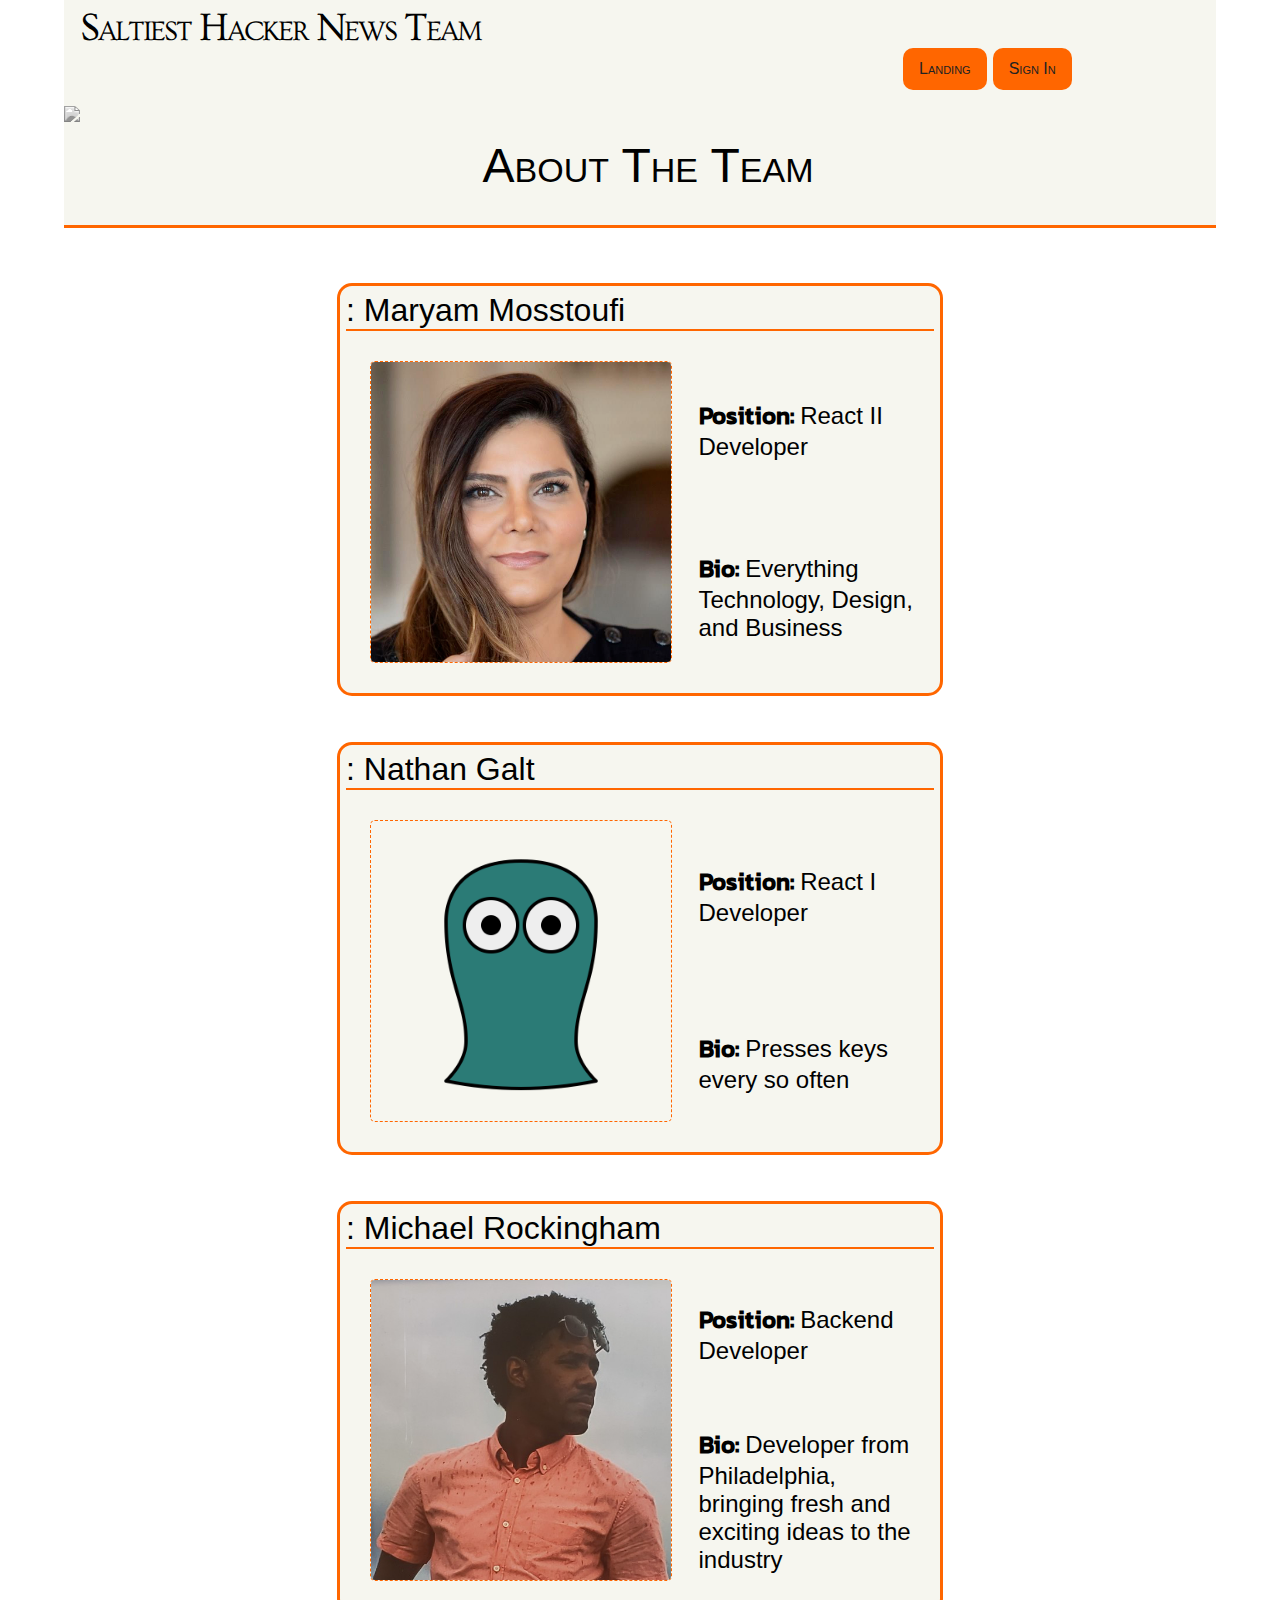
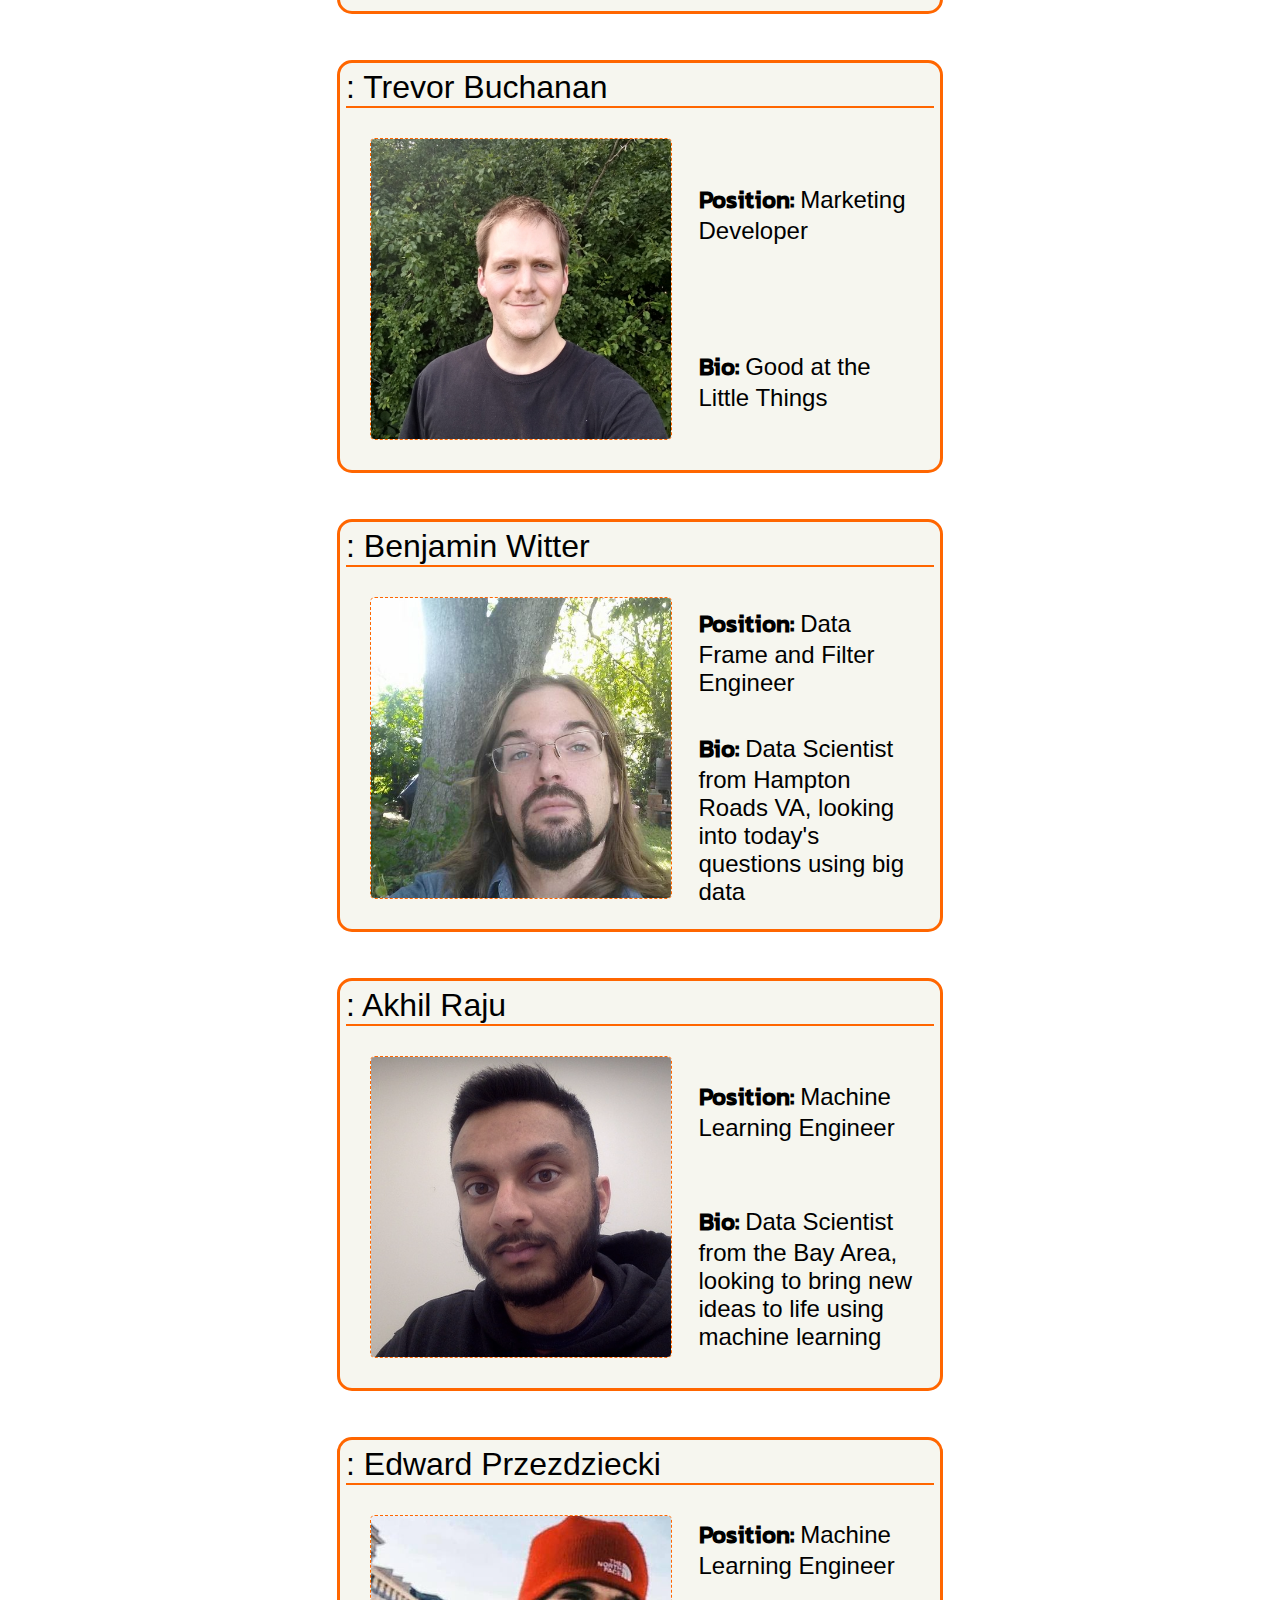
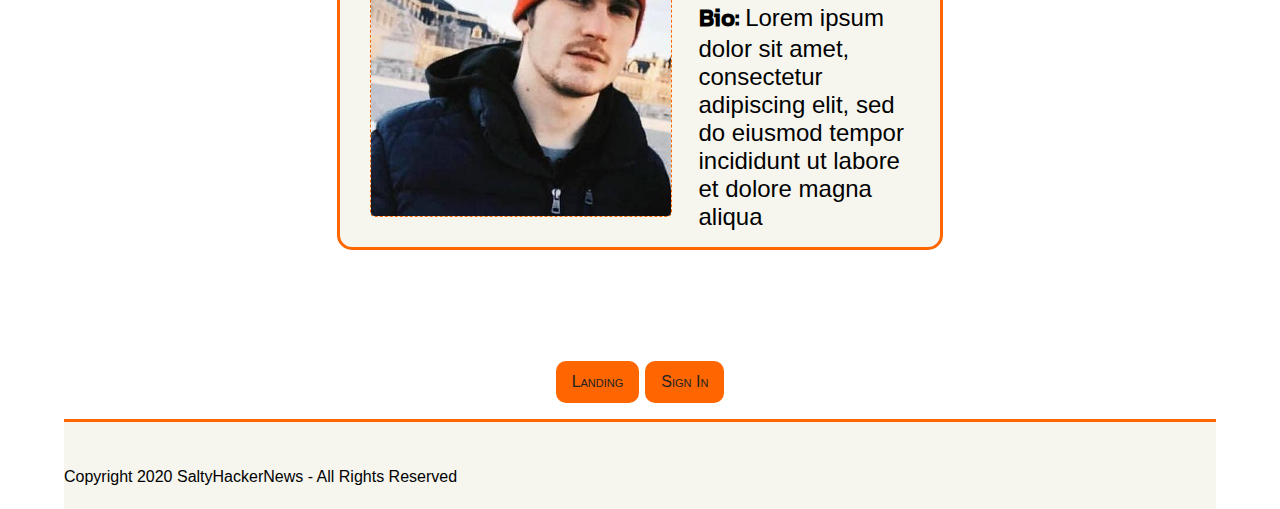
==== commit ae52e374: "added font, changed hero font to resize based on vw" ====
--- a/about.html
+++ b/about.html
@@ -7,6 +7,7 @@
   <link rel="stylesheet" href="styles.css">
   <link crossorigin="anonymous" href="https://pro.fontawesome.com/releases/v5.14.0/css/all.css" integrity="sha384-VhBcF/php0Z/P5ZxlxaEx1GwqTQVIBu4G4giRWxTKOCjTxsPFETUDdVL5B6vYvOt" rel="stylesheet"> 
   <link href="https://fonts.googleapis.com/css2?family=Ovo&family=Roboto:wght@400;500&display=swap" rel="stylesheet">
+  <link rel="stylesheet" href="font.css" type="text/css" charset="utf-8" />
   <title>About Us</title>
 </head>
 <body role="document">
--- a/styles.css
+++ b/styles.css
@@ -22,7 +22,7 @@
 	font-size: 100%;
 	font: inherit;
   vertical-align: baseline;
-  font-family: "Roboto", sans-serif;
+  font-family: "Raleway", sans-serif;
   text-align: center;
 }
 * {
@@ -147,7 +147,7 @@
   font-size: 3rem;
 }
 h2 {
-  font-size: 4rem;
+  font-size: 4vw;/*4rem;*/
   background-color: white;
   margin: 2rem;
   opacity: .8;
@@ -207,6 +207,7 @@
 }
 
 .strong {
+  font-family: 'kanitmedium', sans-serif;
   font-weight: 600;
 }
 
--- a/font.css
+++ b/font.css
@@ -0,0 +1,13 @@
+@font-face {
+    font-family: 'kanitmedium';
+    src: url('kanit-medium-webfont.eot');
+    src: url('kanit-medium-webfont.eot?#iefix') format('embedded-opentype'),
+         url('kanit-medium-webfont.woff2') format('woff2'),
+         url('kanit-medium-webfont.woff') format('woff'),
+         url('kanit-medium-webfont.ttf') format('truetype'),
+         url('kanit-medium-webfont.svg#kanitmedium') format('svg');
+    font-weight: normal;
+    font-style: normal;
+
+}
+
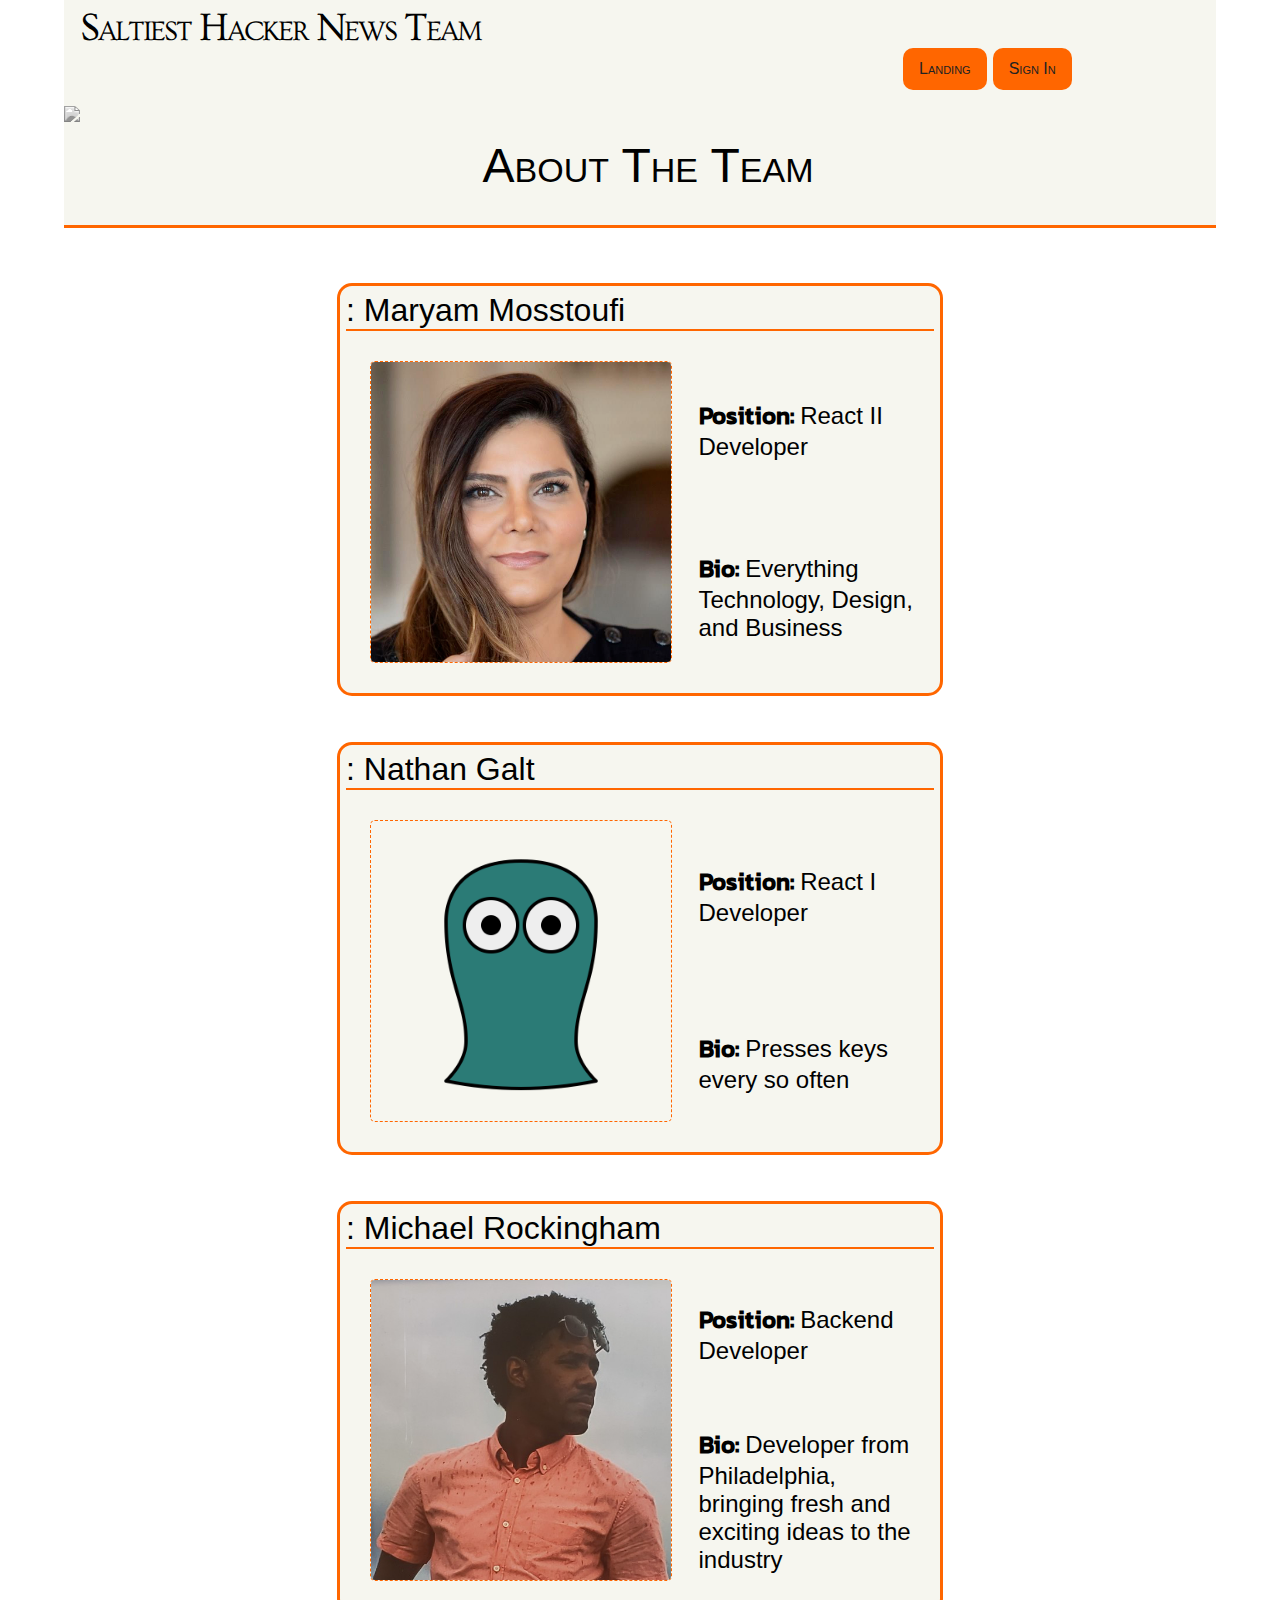
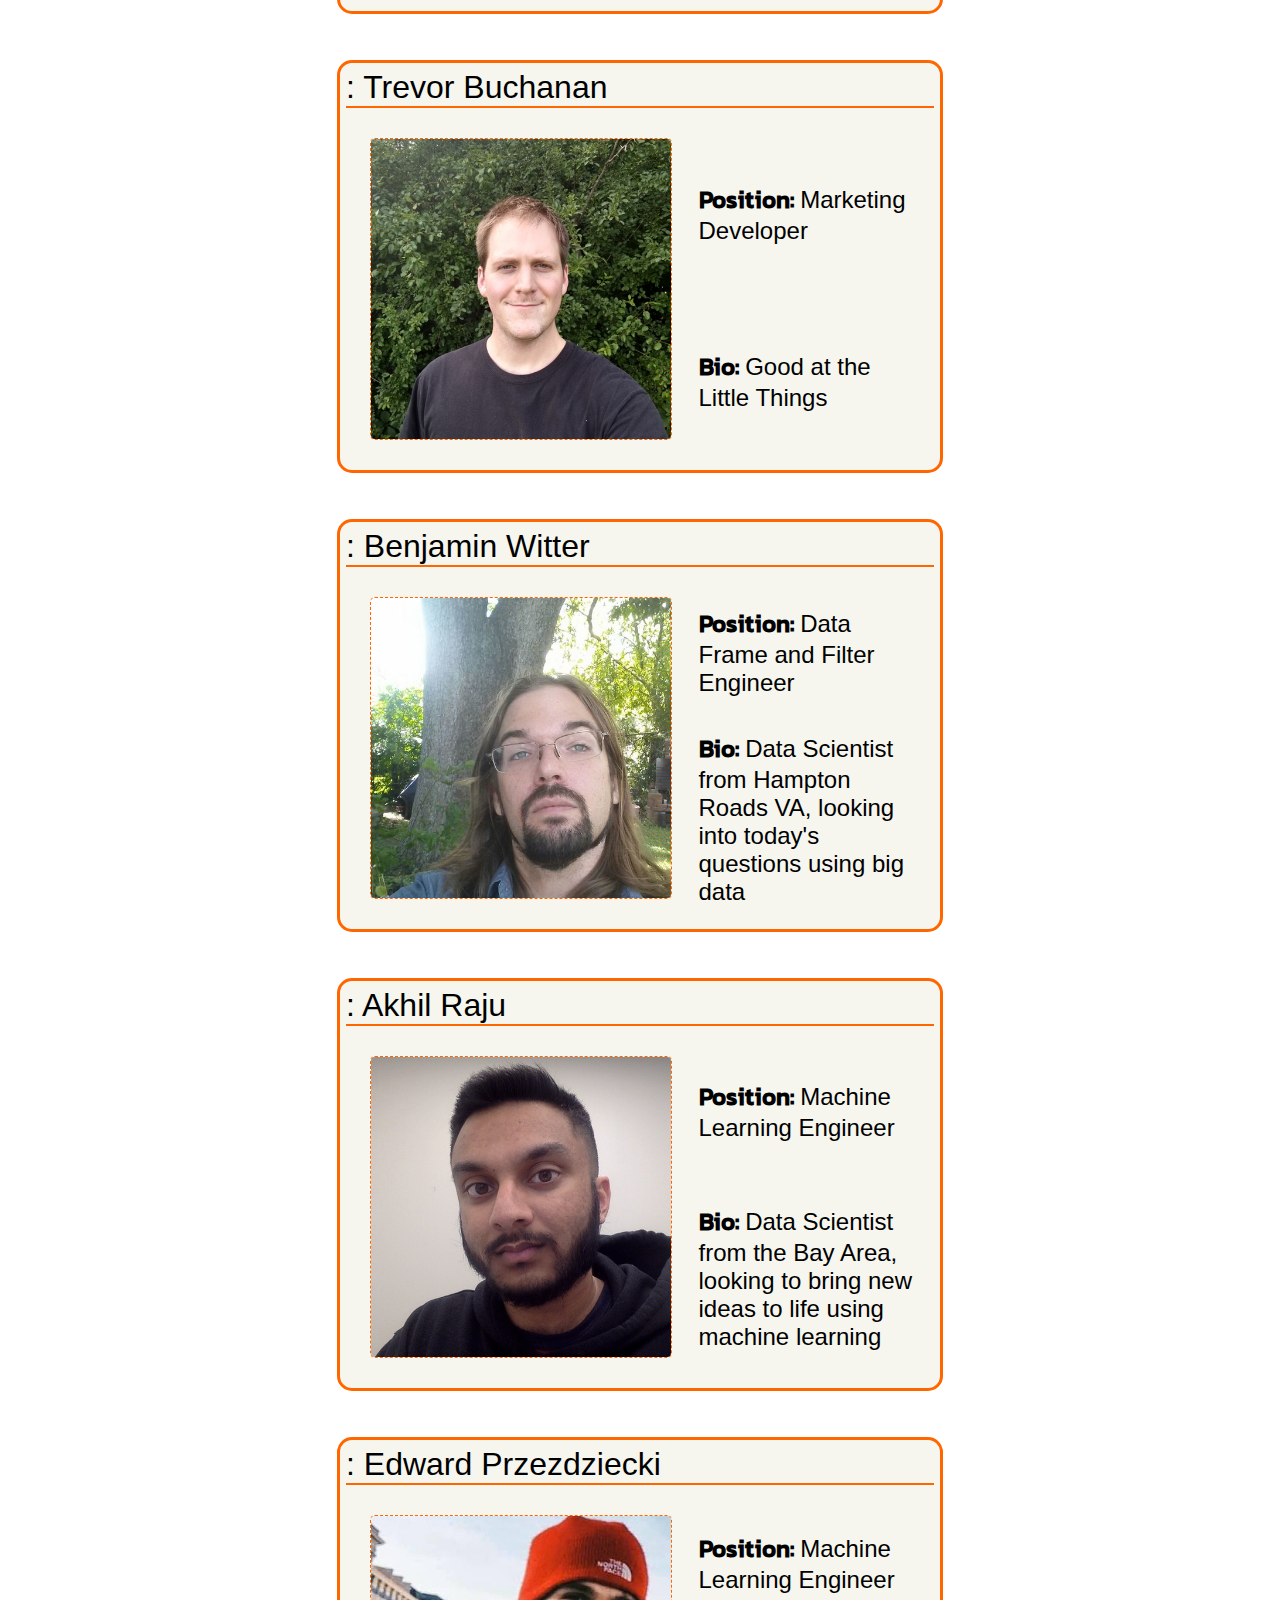
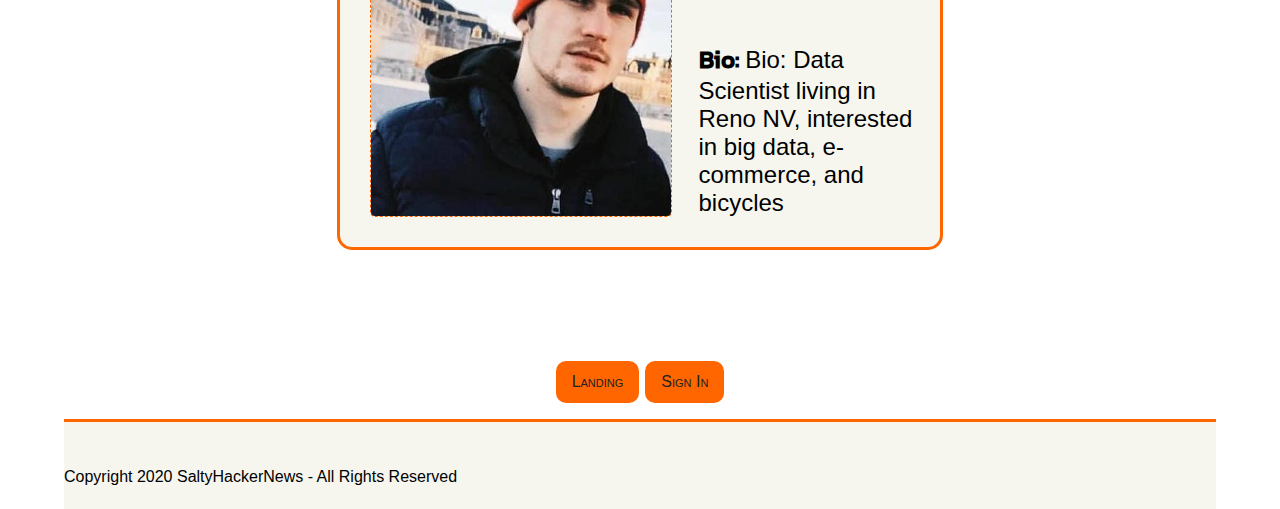
==== commit ac4f37d5: "added last bio" ====
--- a/about.html
+++ b/about.html
@@ -96,7 +96,7 @@
             <img src="images/edward.jpg" alt="Headshot of Edward">
             <figcaption>
               <p class='title'><span class="strong">Position:</span> Machine Learning Engineer</p>
-              <p class='description'><span class='strong'>Bio:</span> Lorem ipsum dolor sit amet, consectetur adipiscing elit, sed do eiusmod tempor incididunt ut labore et dolore magna aliqua</p>
+              <p class='description'><span class='strong'>Bio:</span> Bio: Data Scientist living in Reno NV, interested in big data, e-commerce, and bicycles</p>
             </figcaption>
           </figure>
         </div>
@@ -121,4 +121,4 @@
   </div>
 </body>
 <script src="https://use.fontawesome.com/9f49923ef9.js"></script>
-</html>+</html>
